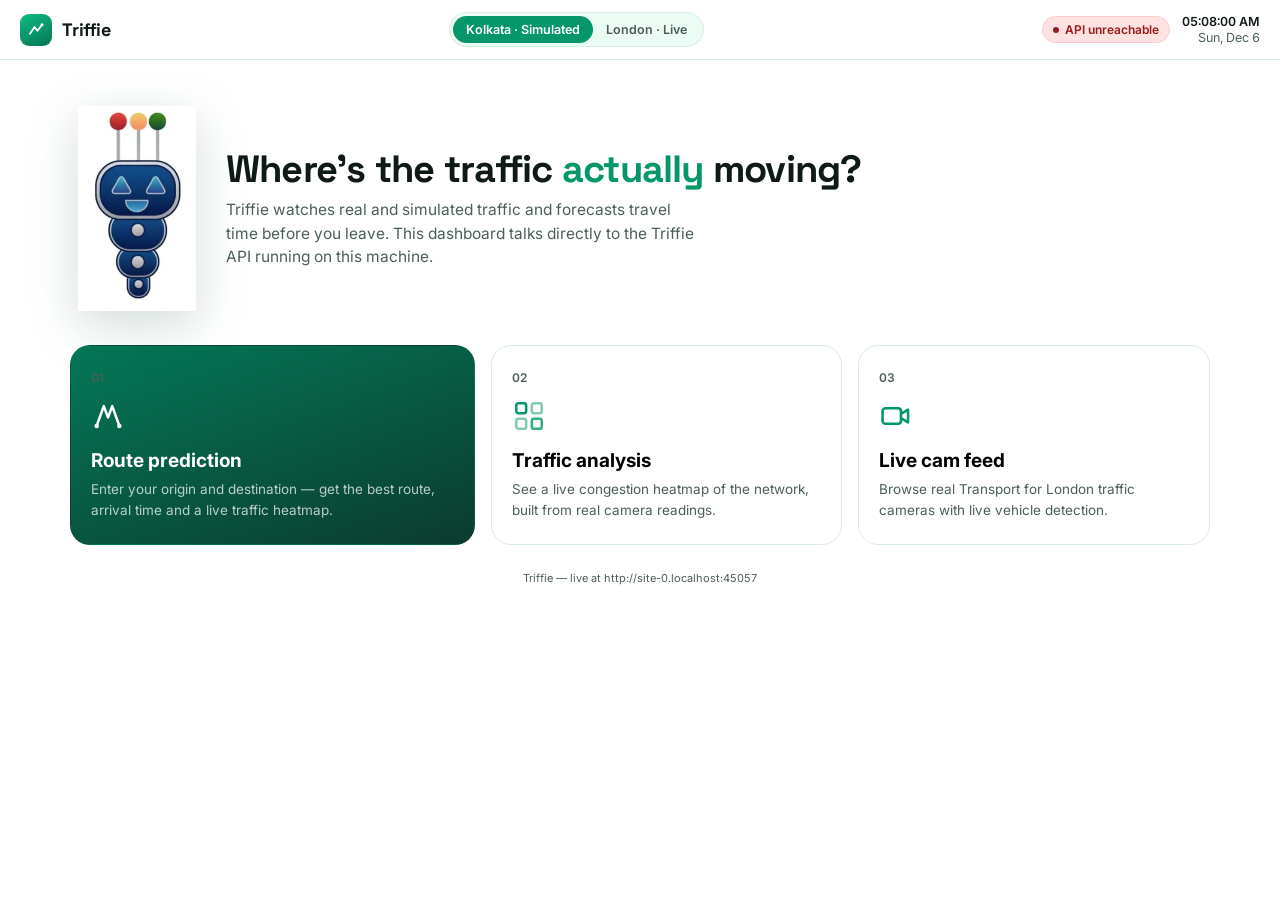
==== index.html @ 597d933e "Add user interface" ====
<!DOCTYPE html>
<html lang="en">
<head>
<meta charset="UTF-8">
<meta name="viewport" content="width=device-width, initial-scale=1, viewport-fit=cover">
<title>Triffie</title>
<link rel="preconnect" href="https://fonts.googleapis.com">
<link rel="preconnect" href="https://fonts.gstatic.com" crossorigin>
<link href="https://fonts.googleapis.com/css2?family=Space+Grotesk:wght@400;500;600;700&family=Inter:wght@400;500;600;700&display=swap" rel="stylesheet">
<style>
  :root{
    --emerald-950:#06231b; --emerald-900:#0b3b2e; --emerald-700:#047857;
    --emerald-600:#059669; --emerald-500:#10b981; --emerald-100:#d7f4e8; --emerald-50:#eafcf3;
    --white:#ffffff; --ink:#0f1a16; --ink-soft:#4b5f58; --line:#d9ece3;
    --amber:#f59e0b; --red:#ef4444;
    --bg: var(--white); --panel: var(--white); --panel-2: var(--emerald-50);
    --text: var(--ink); --text-soft: var(--ink-soft); --border: var(--line);
    --shadow: 0 1px 2px rgba(11,59,46,.06), 0 8px 24px rgba(11,59,46,.06);
    --radius-lg:20px; --radius-md:14px; --radius-sm:9px;
    padding-top: env(safe-area-inset-top, 0px); padding-bottom: env(safe-area-inset-bottom, 0px);
    box-sizing: border-box;
  }
  html{ scroll-padding-top: env(safe-area-inset-top, 0px); }
  html,body{ height:100%; }
  *{ box-sizing:border-box; }
  body{ margin:0; background:var(--bg); color:var(--text); font-family:'Inter',system-ui,sans-serif; -webkit-font-smoothing:antialiased; }
  h1,h2,h3,.num,.brand-name{ font-family:'Space Grotesk',system-ui,sans-serif; }
  button{ font-family:inherit; }

  .topbar{ position:sticky; top:0; z-index:40; padding-top: calc(12px + env(safe-area-inset-top, 0px));
    display:flex; align-items:center; justify-content:space-between; padding-left:20px; padding-right:20px;
    padding-bottom:12px; background:var(--bg); border-bottom:1px solid var(--border); flex-wrap:wrap; gap:10px; }
  .brand{ display:flex; align-items:center; gap:10px; cursor:pointer; }
  .brand-mark{ width:32px; height:32px; border-radius:9px; background:linear-gradient(155deg,var(--emerald-500),var(--emerald-700));
    display:flex; align-items:center; justify-content:center; }
  .brand-mark svg{ width:18px; height:18px; }
  .brand-name{ font-weight:700; font-size:18px; letter-spacing:-0.01em; }
  .topbar-mid{ display:flex; align-items:center; gap:8px; }
  .mode-toggle{ display:flex; background:var(--panel-2); border-radius:100px; padding:3px; border:1px solid var(--border); }
  .mode-btn{ border:none; background:transparent; padding:6px 13px; border-radius:100px; font-size:12.5px; font-weight:600;
    color:var(--text-soft); cursor:pointer; }
  .mode-btn.on{ background:var(--emerald-600); color:#fff; }
  .topbar-right{ display:flex; align-items:center; gap:12px; }
  .live-pill{ display:flex; align-items:center; gap:6px; font-size:12px; font-weight:600; padding:5px 10px; border-radius:100px; }
  .live-pill.ok{ color:var(--emerald-700); background:var(--emerald-50); border:1px solid var(--emerald-100); }
  .live-pill.warn{ color:#92400e; background:#fef3c7; border:1px solid #fde68a; }
  .live-pill.err{ color:#991b1b; background:#fee2e2; border:1px solid #fecaca; }
  .live-dot{ width:6px; height:6px; border-radius:50%; background:currentColor; animation:pulse 1.8s infinite; }
  @keyframes pulse{ 0%,100%{opacity:1;} 50%{opacity:.35;} }
  .clock{ font-size:12.5px; color:var(--text-soft); font-variant-numeric:tabular-nums; text-align:right; line-height:1.25; }
  .clock b{ color:var(--text); font-weight:600; }

  .app{ max-width:1180px; margin:0 auto; padding:24px 20px 60px; }
  .view{ display:none; animation:fadein .3s ease both; } .view.active{ display:block; }
  @keyframes fadein{ from{opacity:0; transform:translateY(6px);} to{opacity:1; transform:none;} }
  .crumb{ display:flex; align-items:center; gap:8px; color:var(--text-soft); font-size:13.5px; margin-bottom:18px;
    cursor:pointer; width:max-content; padding:6px 10px 6px 6px; border-radius:100px; }
  .crumb:hover{ background:var(--panel-2); color:var(--text); }
  .crumb svg{ width:15px; height:15px; }

  .hero{ display:flex; align-items:center; gap:30px; padding:22px 8px 34px; }
  .hero-robot{ flex:none; width:118px; }
  .hero-robot img{ width:100%; display:block; filter:drop-shadow(0 14px 24px rgba(11,59,46,.18)); }
  .hero-copy h1{ font-size:clamp(26px,4vw,38px); line-height:1.1; margin:0 0 8px; letter-spacing:-0.02em; }
  .hero-copy h1 em{ font-style:normal; color:var(--emerald-600); }
  .hero-copy p{ margin:0; color:var(--text-soft); font-size:15.5px; max-width:48ch; line-height:1.5; }
  .options{ display:grid; grid-template-columns: 1.15fr 1fr 1fr; gap:16px; }
  .opt{ text-align:left; cursor:pointer; border:1px solid var(--border); background:var(--panel); border-radius:var(--radius-lg);
    padding:24px 20px; display:flex; flex-direction:column; justify-content:space-between; min-height:200px; }
  .opt:hover{ transform:translateY(-3px); box-shadow:var(--shadow); border-color:var(--emerald-500); }
  .opt.primary{ background:linear-gradient(160deg,var(--emerald-700),var(--emerald-900)); color:#fff; border-color:transparent; }
  .opt.primary .opt-desc{ color:rgba(255,255,255,.72); }
  .opt-num{ font-size:12px; color:var(--text-soft); font-weight:600; }
  .opt-icon{ width:34px; height:34px; margin:12px 0 14px; }
  .opt-title{ font-size:19px; font-weight:700; margin:0 0 7px; }
  .opt-desc{ font-size:13.5px; color:var(--text-soft); line-height:1.5; margin:0; }
  @media (max-width:840px){ .hero{ flex-direction:column; text-align:center; } .options{ grid-template-columns:1fr; } }

  .page-head{ margin-bottom:18px; } .page-head h2{ font-size:24px; margin:0 0 5px; } .page-head p{ margin:0; color:var(--text-soft); font-size:14px; }
  .card{ background:var(--panel); border:1px solid var(--border); border-radius:var(--radius-lg); padding:20px; }
  .grid-2{ display:grid; grid-template-columns: 350px 1fr; gap:16px; align-items:start; }
  @media (max-width:900px){ .grid-2{ grid-template-columns:1fr; } }
  label{ display:block; font-size:12px; font-weight:600; color:var(--text-soft); margin:0 0 6px; }
  .field{ margin-bottom:13px; position:relative; }
  .field input{ width:100%; border:1px solid var(--border); background:var(--bg); border-radius:var(--radius-sm);
    padding:10px 12px; font-size:14px; color:var(--text); font-family:inherit; }
  .field input:focus{ outline:none; border-color:var(--emerald-500); box-shadow:0 0 0 3px var(--emerald-100); }
  .field .hint{ font-size:11.5px; color:var(--text-soft); margin-top:4px; }
  .btn{ appearance:none; border:none; cursor:pointer; font-weight:600; font-size:14px; border-radius:100px; padding:11px 16px;
    display:inline-flex; align-items:center; justify-content:center; gap:7px; font-family:inherit; }
  .btn-primary{ background:var(--emerald-600); color:#fff; width:100%; }
  .btn-primary:hover{ background:var(--emerald-700); }
  .btn-primary:disabled{ opacity:.55; cursor:default; }
  .btn-ghost{ background:var(--panel-2); color:var(--text); border:1px solid var(--border); font-size:13px; padding:8px 13px; }
  .btn-ghost.on{ background:var(--emerald-600); color:#fff; border-color:transparent; }
  .btn-ghost:disabled{ opacity:.4; cursor:not-allowed; }
  .err-box{ background:#fef2f2; border:1px solid #fecaca; color:#991b1b; border-radius:var(--radius-sm); padding:10px 12px; font-size:13px; margin-bottom:12px; }
  .loading{ display:flex; align-items:center; gap:8px; color:var(--text-soft); font-size:13.5px; padding:14px 2px; }
  .spinner{ width:14px; height:14px; border-radius:50%; border:2px solid var(--border); border-top-color:var(--emerald-600); animation:spin .7s linear infinite; }
  @keyframes spin{ to{ transform:rotate(360deg);} }

  .summary-top{ display:flex; align-items:baseline; gap:7px; }
  .summary-top .num{ font-size:40px; font-weight:700; line-height:1; color:var(--emerald-700); }
  .summary-top .unit{ font-size:14px; color:var(--text-soft); font-weight:500; }
  .summary-sub{ font-size:12.5px; color:var(--text-soft); margin:4px 0 14px; }
  .stat-row{ display:grid; grid-template-columns:1fr 1fr; gap:9px; margin:14px 0; }
  .stat{ background:var(--panel-2); border-radius:var(--radius-md); padding:11px 13px; }
  .stat .label{ font-size:11px; color:var(--text-soft); font-weight:600; margin-bottom:2px; }
  .stat .val{ font-size:15.5px; font-weight:700; font-family:'Space Grotesk',sans-serif; }
  .route-tabs{ display:flex; gap:6px; margin:12px 0; flex-wrap:wrap; }
  .route-tab{ font-size:12px; padding:6px 11px; border-radius:100px; border:1px solid var(--border); background:var(--bg); cursor:pointer; }
  .route-tab.on{ background:var(--emerald-600); color:#fff; border-color:transparent; }
  .route-steps{ margin-top:12px; padding-top:12px; border-top:1px solid var(--border); max-height:220px; overflow-y:auto; }
  .route-steps .rs{ display:flex; gap:9px; font-size:13px; padding:6px 0; }
  .route-steps .rs .dot{ width:6px; height:6px; border-radius:50%; background:var(--emerald-500); margin-top:6px; flex:none; }
  .live-share{ font-size:11.5px; color:var(--emerald-700); background:var(--emerald-50); border-radius:100px; padding:3px 9px; display:inline-block; margin-top:8px; }

  .map-card{ padding:0; overflow:hidden; position:relative; min-height:420px; display:flex; flex-direction:column; }
  .map-toolbar{ display:flex; gap:8px; padding:12px; border-bottom:1px solid var(--border); flex-wrap:wrap; }
  .map-canvas{ position:relative; flex:1; min-height:380px; background:var(--panel-2); }
  .map-canvas svg{ width:100%; height:100%; display:block; }
  .map-legend{ position:absolute; left:12px; bottom:12px; background:var(--panel); border:1px solid var(--border);
    border-radius:var(--radius-sm); padding:9px 11px; font-size:11.5px; color:var(--text-soft); box-shadow:var(--shadow); }
  .map-legend .li{ display:flex; align-items:center; gap:6px; margin:3px 0; }
  .map-legend .sw{ width:13px; height:4px; border-radius:2px; }
  .cam-pin{ cursor:pointer; }

  .feed-box{ background:var(--emerald-950); border-radius:var(--radius-md); aspect-ratio:16/10; position:relative;
    overflow:hidden; display:flex; align-items:center; justify-content:center; }
  .feed-box img{ width:100%; height:100%; object-fit:cover; }
  .feed-badge{ position:absolute; top:10px; left:10px; background:rgba(0,0,0,.55); backdrop-filter:blur(4px); color:#fff;
    font-size:11px; font-weight:700; padding:5px 9px; border-radius:100px; display:flex; align-items:center; gap:6px; z-index:2; }
  .feed-badge .d{ width:6px; height:6px; border-radius:50%; background:#ef4444; animation:pulse 1.4s infinite; }
  .feed-placeholder{ color:rgba(255,255,255,.35); font-size:13px; text-align:center; padding:20px; }
  .cam-list{ max-height:520px; overflow-y:auto; border:1px solid var(--border); border-radius:var(--radius-md); }
  .cam-list-search{ padding:10px; border-bottom:1px solid var(--border); position:sticky; top:0; background:var(--panel); }
  .cam-list-search input{ width:100%; border:1px solid var(--border); border-radius:var(--radius-sm); padding:9px 11px; font-size:13.5px; }
  .cam-item{ display:flex; align-items:center; gap:10px; padding:11px 14px; border-bottom:1px solid var(--border); cursor:pointer; }
  .cam-item:hover{ background:var(--panel-2); } .cam-item.active{ background:var(--emerald-50); }
  .cam-item .st{ width:7px; height:7px; border-radius:50%; background:var(--emerald-500); flex:none; }
  .cam-item .meta{ flex:1; min-width:0; } .cam-item .name{ font-size:13px; font-weight:600; }
  .cam-item .road{ font-size:11.5px; color:var(--text-soft); overflow:hidden; text-overflow:ellipsis; white-space:nowrap; }
  .stat-strip{ display:grid; grid-template-columns:repeat(4,1fr); gap:9px; margin-top:12px; }
  @media (max-width:640px){ .stat-strip{ grid-template-columns:repeat(2,1fr); } }
  .note{ font-size:11.5px; color:var(--text-soft); line-height:1.5; margin-top:10px; }
  footer.attrib{ text-align:center; font-size:11px; color:var(--text-soft); padding:26px 0 6px; }
  a{ color: var(--emerald-700); }
</style>
</head>
<body>

<div class="topbar">
  <div class="brand" onclick="goHome()">
    <div class="brand-mark"><svg viewBox="0 0 24 24" fill="none"><path d="M4 17 L10 8 L14 13 L20 5" stroke="white" stroke-width="2.4" stroke-linecap="round" stroke-linejoin="round"/><circle cx="20" cy="5" r="2" fill="white"/></svg></div>
    <span class="brand-name">Triffie</span>
  </div>
  <div class="topbar-mid">
    <div class="mode-toggle">
      <button class="mode-btn" id="mode-kol" onclick="setMode('kol')">Kolkata · Simulated</button>
      <button class="mode-btn" id="mode-lon" onclick="setMode('lon')">London · Live</button>
    </div>
  </div>
  <div class="topbar-right">
    <div class="live-pill" id="conn-pill"><span class="live-dot"></span><span id="conn-text">Connecting…</span></div>
    <div class="clock"><b id="clockTime">--:--:--</b><br><span id="clockDate">Loading…</span></div>
  </div>
</div>

<div class="app">

  <section class="view active" id="view-home">
    <div class="hero">
      <div class="hero-robot"><img src="[data-uri]" alt="Triffie robot mascot"></div>
      <div class="hero-copy">
        <h1>Where's the traffic <em>actually</em> moving?</h1>
        <p>Triffie watches real and simulated traffic and forecasts travel time before you leave. This dashboard talks directly to the Triffie API running on this machine.</p>
      </div>
    </div>
    <div class="options">
      <button class="opt primary" onclick="goTo('route')">
        <div class="opt-num">01</div>
        <svg class="opt-icon" viewBox="0 0 24 24" fill="none"><path d="M4 19L9 5l3 8 3-8 5 14" stroke="currentColor" stroke-width="1.8" stroke-linecap="round" stroke-linejoin="round"/><circle cx="4" cy="19" r="1.6" fill="currentColor"/><circle cx="20" cy="19" r="1.6" fill="currentColor"/></svg>
        <div><div class="opt-title">Route prediction</div><p class="opt-desc">Enter your origin and destination — get the best route, arrival time and a live traffic heatmap.</p></div>
      </button>
      <button class="opt" onclick="goTo('analysis')">
        <div class="opt-num">02</div>
        <svg class="opt-icon" viewBox="0 0 24 24" fill="none" stroke="var(--emerald-600)"><rect x="3" y="3" width="7" height="7" rx="1.5" stroke-width="1.8"/><rect x="14" y="3" width="7" height="7" rx="1.5" stroke-width="1.8" opacity=".5"/><rect x="3" y="14" width="7" height="7" rx="1.5" stroke-width="1.8" opacity=".5"/><rect x="14" y="14" width="7" height="7" rx="1.5" stroke-width="1.8" opacity=".8"/></svg>
        <div><div class="opt-title">Traffic analysis</div><p class="opt-desc">See a live congestion heatmap of the network, built from real camera readings.</p></div>
      </button>
      <button class="opt" onclick="goTo('cams')">
        <div class="opt-num">03</div>
        <svg class="opt-icon" viewBox="0 0 24 24" fill="none" stroke="var(--emerald-600)"><rect x="2.5" y="6.5" width="13" height="11" rx="2" stroke-width="1.8"/><path d="M15.5 10.5l5-3v9l-5-3" stroke-width="1.8" stroke-linejoin="round"/></svg>
        <div><div class="opt-title">Live cam feed</div><p class="opt-desc">Browse real Transport for London traffic cameras with live vehicle detection.</p></div>
      </button>
    </div>
  </section>

  <section class="view" id="view-route">
    <div class="crumb" onclick="goHome()"><svg viewBox="0 0 24 24" fill="none"><path d="M15 6l-6 6 6 6" stroke="currentColor" stroke-width="2" stroke-linecap="round" stroke-linejoin="round"/></svg> Back</div>
    <div class="page-head"><h2>Route prediction</h2><p id="rp-sub">Get the fastest route with a forecast, not just a snapshot.</p></div>
    <div class="grid-2">
      <div>
        <div class="card" style="margin-bottom:14px;">
          <div class="field"><label>Origin</label><input id="rp-origin" type="text" placeholder="e.g. King's Cross" autocomplete="off"></div>
          <div class="field"><label>Destination</label><input id="rp-dest" type="text" placeholder="e.g. Tower Bridge" autocomplete="off"></div>
          <div class="field" id="rp-time-field"><label>Starting time (simulated clock only)</label><input id="rp-time" type="time"></div>
          <button class="btn btn-primary" onclick="runRoute()" id="rp-go">Find best route</button>
        </div>
        <div id="rp-error"></div>
        <div id="rp-loading" class="loading" style="display:none;"><span class="spinner"></span> Planning route…</div>
        <div class="card" id="rp-summary" style="display:none;"></div>
      </div>
      <div class="card map-card">
        <div class="map-toolbar">
          <button class="btn btn-ghost on" id="btn-heatmap" onclick="toggleHeat(this)">Traffic heatmap</button>
          <button class="btn btn-ghost" id="btn-cams-route" onclick="toggleCams(this,'route')">Live cams on map</button>
        </div>
        <div class="map-canvas" id="route-map"><div class="loading" style="padding:40px;"><span class="spinner"></span> Loading network…</div></div>
        <div class="map-legend">
          <div class="li"><span class="sw" style="background:var(--emerald-500)"></span>Free flowing</div>
          <div class="li"><span class="sw" style="background:var(--amber)"></span>Slowing</div>
          <div class="li"><span class="sw" style="background:var(--red)"></span>Heavy</div>
        </div>
      </div>
    </div>
  </section>

  <section class="view" id="view-analysis">
    <div class="crumb" onclick="goHome()"><svg viewBox="0 0 24 24" fill="none"><path d="M15 6l-6 6 6 6" stroke="currentColor" stroke-width="2" stroke-linecap="round" stroke-linejoin="round"/></svg> Back</div>
    <div class="page-head"><h2>Traffic analysis</h2><p>Live network congestion, coloured edge by edge from real camera readings.</p></div>
    <div class="grid-2">
      <div>
        <div class="card" style="margin-bottom:14px;">
          <div class="field" style="margin-bottom:6px;"><label>Highlight a road or area</label><input id="ta-loc" type="text" placeholder="e.g. Euston Road" autocomplete="off"></div>
          <button class="btn btn-primary" onclick="runAnalysis()">Highlight</button>
        </div>
        <div class="card" id="ta-summary">
          <div class="label" style="margin-bottom:10px;">Network summary</div>
          <div class="stat-row">
            <div class="stat"><div class="label">Mean speed</div><div class="val" id="ta-speed">–</div></div>
            <div class="stat"><div class="label">Congested</div><div class="val" id="ta-cong">–</div></div>
            <div class="stat"><div class="label">Cameras reporting</div><div class="val" id="ta-cams">–</div></div>
            <div class="stat"><div class="label">Data age</div><div class="val" id="ta-age">–</div></div>
          </div>
          <button class="btn btn-ghost" style="width:100%; margin-top:6px;" id="btn-cams-area" onclick="toggleCams(this,'analysis')">Show cameras on map</button>
        </div>
      </div>
      <div class="card map-card">
        <div class="map-toolbar"><span style="font-size:12.5px;color:var(--text-soft);font-weight:600;">Congestion heatmap</span></div>
        <div class="map-canvas" id="area-map"><div class="loading" style="padding:40px;"><span class="spinner"></span> Loading network…</div></div>
        <div class="map-legend">
          <div class="li"><span class="sw" style="background:var(--emerald-500)"></span>Light</div>
          <div class="li"><span class="sw" style="background:var(--amber)"></span>Moderate</div>
          <div class="li"><span class="sw" style="background:var(--red)"></span>Heavy</div>
        </div>
      </div>
    </div>
  </section>

  <section class="view" id="view-cams">
    <div class="crumb" onclick="goHome()"><svg viewBox="0 0 24 24" fill="none"><path d="M15 6l-6 6 6 6" stroke="currentColor" stroke-width="2" stroke-linecap="round" stroke-linejoin="round"/></svg> Back</div>
    <div class="page-head"><h2>Live cam feed</h2><p>Real Transport for London cameras. Pick one to watch its latest clip with YOLO11 detection drawn on it.</p></div>
    <div class="grid-2">
      <div class="cam-list" id="cam-list">
        <div class="cam-list-search"><input type="text" id="cam-search" placeholder="Search cameras…" oninput="filterCams()"></div>
        <div id="cam-items"><div class="loading" style="padding:16px;"><span class="spinner"></span> Loading cameras…</div></div>
      </div>
      <div class="card" style="padding:16px;">
        <div class="feed-box" id="feed-box">
          <div class="feed-badge"><span class="d"></span><span id="feed-badge-text">SELECT A CAMERA</span></div>
          <div class="feed-placeholder" id="feed-placeholder">Choose a camera from the list to start streaming its latest tracked clip.</div>
          <img id="feed-img" style="display:none;">
        </div>
        <div class="stat-strip">
          <div class="stat"><div class="label">Vehicles (mean)</div><div class="val" id="f-veh">–</div></div>
          <div class="stat"><div class="label">Moving</div><div class="val" id="f-mov">–</div></div>
          <div class="stat"><div class="label">Clip age</div><div class="val" id="f-age">–</div></div>
          <div class="stat"><div class="label">Status</div><div class="val" id="f-state">–</div></div>
        </div>
        <p class="note" id="cams-note"></p>
      </div>
    </div>
  </section>

  <footer class="attrib">Triffie — live at <span id="apiOrigin"></span></footer>
</div>

<script>
/* ============ config / api ============ */
const API = ""; // same-origin: served by the FastAPI app itself
document.getElementById('apiOrigin').textContent = window.location.origin;

async function apiGet(path){
  const r = await fetch(API + path);
  if(!r.ok){ const t = await r.text().catch(()=> ''); throw new Error('GET '+path+' -> '+r.status+' '+t.slice(0,200)); }
  return r.json();
}
async function apiPost(path, body){
  const r = await fetch(API + path, {method:'POST', headers:{'Content-Type':'application/json'}, body: JSON.stringify(body)});
  if(!r.ok){ const t = await r.text().catch(()=> ''); throw new Error('POST '+path+' -> '+r.status+' '+t.slice(0,200)); }
  return r.json();
}

/* ============ clock ============ */
function tick(){
  const d = new Date();
  document.getElementById('clockTime').textContent = d.toLocaleTimeString([], {hour:'2-digit',minute:'2-digit',second:'2-digit'});
  document.getElementById('clockDate').textContent = d.toLocaleDateString([], {weekday:'short', day:'numeric', month:'short'});
}
tick(); setInterval(tick, 1000);
(function(){
  const now = new Date();
  document.getElementById('rp-time').value = String(now.getHours()).padStart(2,'0')+':'+String(now.getMinutes()).padStart(2,'0');
})();

/* ============ connectivity ============ */
async function checkConn(){
  const pill = document.getElementById('conn-pill');
  const txt = document.getElementById('conn-text');
  try{
    await apiGet('/api/network');
    pill.className = 'live-pill ok'; txt.textContent = 'API connected';
  }catch(e){
    pill.className = 'live-pill err'; txt.textContent = 'API unreachable';
  }
}
checkConn(); setInterval(checkConn, 20000);

/* ============ mode (kol simulated / lon live) ============ */
let MODE = 'kol';
function setMode(m){
  MODE = m;
  document.getElementById('mode-kol').classList.toggle('on', m==='kol');
  document.getElementById('mode-lon').classList.toggle('on', m==='lon');
  document.getElementById('rp-time-field').style.display = (m==='kol') ? 'block' : 'none';
  document.getElementById('rp-sub').textContent = m==='kol'
    ? 'Kolkata road network with simulated traffic conditions.'
    : 'London Zone 1, routed against real Transport for London camera measurements.';
  // Reset cached network/state/route views for the new mode
  NET_CACHE[m] ? drawMap('route-map', m) : loadNetwork(m).then(()=>drawMap('route-map', m));
  NET_CACHE[m] ? drawMap('area-map', m) : loadNetwork(m).then(()=>drawMap('area-map', m));
  document.getElementById('rp-summary').style.display = 'none';
  refreshAnalysisSummary();
}
setMode('kol');

/* ============ nav ============ */
function goHome(){ show('home'); }
function goTo(name){ show(name); }
function show(name){
  document.querySelectorAll('.view').forEach(v=>v.classList.remove('active'));
  document.getElementById('view-'+name).classList.add('active');
  window.scrollTo({top:0,behavior:'smooth'});
  if(name==='route'){ loadNetwork(MODE).then(()=>drawMap('route-map', MODE)); }
  if(name==='analysis'){ loadNetwork(MODE).then(()=>{ drawMap('area-map', MODE); refreshAnalysisSummary(); }); }
  if(name==='cams' && !CAMS_LOADED){ loadCamList(); }
}

/* ============ network geometry (cached per mode) ============ */
const NET_CACHE = {};
async function loadNetwork(mode){
  if(NET_CACHE[mode]) return NET_CACHE[mode];
  const path = mode==='kol' ? '/api/network' : '/api/live/network';
  try{
    const data = await apiGet(path);
    NET_CACHE[mode] = data;
    return data;
  }catch(e){
    console.error(e);
    return null;
  }
}

function project(net, lat, lon){
  const [s,w,n,e] = net.bbox || [22.5,88.3,22.6,88.4];
  const latc = (s+n)/2;
  const mx = Math.cos(latc*Math.PI/180);
  const x = (lon - w) * mx;
  const y = (n - lat);
  const spanX = (e - w) * mx || 0.001;
  const spanY = (n - s) || 0.001;
  return [ (x/spanX)*620 + 10, (y/spanY)*380 + 10 ];
}

function congColor(c){
  if(c == null) return 'var(--border)';
  if(c < 0.35) return 'var(--emerald-500)';
  if(c < 0.62) return 'var(--amber)';
  return 'var(--red)';
}

let MAP_STATE = {}; // per canvas id: {mode, congByEdge}

async function drawMap(canvasId, mode){
  const net = NET_CACHE[mode];
  const el = document.getElementById(canvasId);
  if(!net || !net.edges){ el.innerHTML = '<div class="loading" style="padding:40px;">Network unavailable — is the Triffie API running?</div>'; return; }

  let cong = {};
  try{
    const statePath = mode==='kol' ? '/api/state' : '/api/live/state';
    const st = await apiGet(statePath);
    st.ids.forEach((id,i)=>{ cong[id] = st.cong[i]; });
  }catch(e){ /* heatmap optional */ }
  MAP_STATE[canvasId] = {mode, cong};

  const heatOn = canvasId==='route-map' ? document.getElementById('btn-heatmap').classList.contains('on') : true;
  let roadLines = '';
  for(const e of net.edges){
    if(!e.g || e.g.length < 2) continue;
    const pts = e.g.map(p => project(net, p[0], p[1]).join(',')).join(' ');
    const c = heatOn ? congColor(cong[e.id]) : 'var(--border)';
    const w = e.r <= 1 ? 2.2 : e.r <= 3 ? 1.4 : 0.8;
    roadLines += `<polyline points="${pts}" fill="none" stroke="${c}" stroke-width="${w}" stroke-linecap="round" opacity="0.85"/>`;
  }
  let camPins = '';
  (net.cams||[]).forEach(c=>{
    const [x,y] = project(net, c.lat, c.lon);
    camPins += `<g class="cam-pin cam-layer" style="display:none" onclick="openCamFromMap('${c.id}')"><circle cx="${x}" cy="${y}" r="4.5" fill="#fff" stroke="var(--emerald-600)" stroke-width="2"/></g>`;
  });

  el.innerHTML = `<svg viewBox="0 0 640 400" preserveAspectRatio="xMidYMid meet">${roadLines}${camPins}</svg>`;
}

function toggleHeat(btn){ btn.classList.toggle('on'); drawMap('route-map', MODE); }
function toggleCams(btn, which){
  btn.classList.toggle('on');
  const canvasId = which==='analysis' ? 'area-map' : 'route-map';
  const svg = document.querySelector('#'+canvasId+' svg');
  if(svg) svg.querySelectorAll('.cam-layer').forEach(p => p.style.display = btn.classList.contains('on') ? 'block':'none');
}
function openCamFromMap(camId){
  show('cams');
  setTimeout(()=>selectCamById(camId), 200);
}

/* ============ route prediction ============ */
function fmtMin(sec){ return Math.round(sec/60); }
function fmtClockFromEpoch(sec){
  const d = new Date(sec*1000);
  return d.toLocaleTimeString([], {hour:'2-digit',minute:'2-digit'});
}
let LAST_ROUTES = [];

async function runRoute(){
  const origin = document.getElementById('rp-origin').value.trim();
  const dest = document.getElementById('rp-dest').value.trim();
  const errBox = document.getElementById('rp-error');
  const goBtn = document.getElementById('rp-go');
  errBox.innerHTML = '';
  if(!origin || !dest){ errBox.innerHTML = '<div class="err-box">Enter both an origin and a destination.</div>'; return; }

  document.getElementById('rp-loading').style.display = 'flex';
  document.getElementById('rp-summary').style.display = 'none';
  goBtn.disabled = true;
  try{
    let data;
    if(MODE === 'kol'){
      const t = document.getElementById('rp-time').value;
      data = await apiPost('/api/plan', {origin, destination: dest, depart: t || null, user:'guest', k:3});
    } else {
      data = await apiPost('/api/live/plan', {origin, destination: dest, user:'guest', k:3});
    }
    LAST_ROUTES = data.routes || [];
    renderRouteSummary(data);
    if(LAST_ROUTES[0]) drawRouteOnMap(LAST_ROUTES[0]);
  }catch(e){
    errBox.innerHTML = '<div class="err-box">Could not plan that route: '+ (e.message||e) +'</div>';
  }finally{
    document.getElementById('rp-loading').style.display = 'none';
    goBtn.disabled = false;
  }
}

function renderRouteSummary(data){
  const box = document.getElementById('rp-summary');
  box.style.display = 'block';
  const routes = data.routes || [];
  if(!routes.length){ box.innerHTML = '<div class="err-box">No route found.</div>'; return; }
  const tabsHtml = routes.map((r,i)=>`<button class="route-tab ${i===0?'on':''}" onclick="selectRouteTab(${i})">${r.label||('Route '+(i+1))}</button>`).join('');
  box.innerHTML = `<div id="route-tabs" class="route-tabs">${tabsHtml}</div><div id="route-detail"></div>`;
  renderRouteDetail(routes[0], data);
}
function selectRouteTab(i){
  document.querySelectorAll('#route-tabs .route-tab').forEach((el,idx)=>el.classList.toggle('on', idx===i));
  renderRouteDetail(LAST_ROUTES[i], {});
  drawRouteOnMap(LAST_ROUTES[i]);
}
function renderRouteDetail(r, data){
  const det = document.getElementById('route-detail');
  if(!r){ det.innerHTML=''; return; }
  const depart = r.depart_s;
  const arrive = depart != null ? depart + r.mean_s : null;
  const best = r.p10_s != null ? fmtMin(r.p10_s) : '–';
  const worst = r.p90_s != null ? fmtMin(r.p90_s) : '–';
  const reliab = r.reliability != null ? Math.round(r.reliability*100) : null;
  let liveShareHtml = '';
  if(r.live_share){
    liveShareHtml = `<div class="live-share">${r.live_share.informed_pct}% of this route is informed by live cameras</div>`;
  }
  det.innerHTML = `
    <div class="summary-top"><span class="num">${fmtMin(r.median_s ?? r.mean_s)}</span><span class="unit">min</span></div>
    <div class="summary-sub">${reliab!=null? reliab+'% predictable · ':''}${(r.distance_m/1000).toFixed(1)} km</div>
    <div class="stat-row">
      <div class="stat"><div class="label">Departure</div><div class="val">${depart!=null?fmtClockFromEpoch(depart):'now'}</div></div>
      <div class="stat"><div class="label">Arrival</div><div class="val">${arrive!=null?fmtClockFromEpoch(arrive):'–'}</div></div>
      <div class="stat"><div class="label">Best case</div><div class="val">${best} min</div></div>
      <div class="stat"><div class="label">Worst case</div><div class="val">${worst} min</div></div>
    </div>
    ${liveShareHtml}
    <div class="route-steps">${(r.steps||[]).map(s=>`<div class="rs"><span class="dot"></span>${s.instruction}${s.distance_m?(' <span style="color:var(--text-soft)">('+Math.round(s.distance_m)+' m)</span>'):''}</div>`).join('')}</div>
  `;
}
function drawRouteOnMap(route){
  const net = NET_CACHE[MODE];
  const svg = document.querySelector('#route-map svg');
  if(!net || !svg || !route || !route.geometry) return;
  const old = svg.querySelector('.route-path'); if(old) old.remove();
  const pts = route.geometry.map(p => project(net, p[0], p[1]).join(',')).join(' ');
  const path = document.createElementNS('http://www.w3.org/2000/svg','polyline');
  path.setAttribute('points', pts);
  path.setAttribute('fill','none');
  path.setAttribute('stroke','var(--emerald-600)');
  path.setAttribute('stroke-width','4.5');
  path.setAttribute('stroke-linecap','round');
  path.setAttribute('class','route-path');
  svg.appendChild(path);
}

/* ============ traffic analysis ============ */
async function refreshAnalysisSummary(){
  try{
    const statePath = MODE==='kol' ? '/api/state' : '/api/live/state';
    const st = await apiGet(statePath);
    const stats = st.stats || {};
    document.getElementById('ta-speed').textContent = (stats.mean_kph!=null? stats.mean_kph+' km/h' : '–');
    document.getElementById('ta-cong').textContent = (stats.congested_pct!=null? stats.congested_pct+'%' : '–');
    document.getElementById('ta-cams').textContent = (stats.cameras_reporting!=null? stats.cameras_reporting : (st.cams? st.cams.length : '–'));
    document.getElementById('ta-age').textContent = (stats.data_age_s!=null? stats.data_age_s+' s ago' : (MODE==='kol'?'n/a (simulated)':'–'));
  }catch(e){ /* leave dashes */ }
}
function runAnalysis(){
  const q = document.getElementById('ta-loc').value.trim().toLowerCase();
  const net = NET_CACHE[MODE];
  const svg = document.querySelector('#area-map svg');
  if(!net || !svg || !q) return;
  svg.querySelectorAll('.hl-ring').forEach(n=>n.remove());
  const matches = (net.cams||[]).filter(c => (c.road||c.name||'').toLowerCase().includes(q));
  matches.slice(0,25).forEach(c=>{
    const [x,y] = project(net, c.lat, c.lon);
    const ring = document.createElementNS('http://www.w3.org/2000/svg','circle');
    ring.setAttribute('cx',x); ring.setAttribute('cy',y); ring.setAttribute('r','9');
    ring.setAttribute('fill','none'); ring.setAttribute('stroke','var(--emerald-600)'); ring.setAttribute('stroke-width','2');
    ring.setAttribute('class','hl-ring');
    svg.appendChild(ring);
  });
  if(!matches.length){
    document.getElementById('ta-summary').insertAdjacentHTML('beforeend',
      '<p class="note">No camera-mapped road matched "'+q+'". Try a different name, or view the whole-network heatmap on the map.</p>');
  }
}

/* ============ live cam feed ============ */
let ALL_CAMS = [];
let CAMS_LOADED = false;
let CLIP_POLL = null;

async function loadCamList(){
  try{
    const data = await apiGet('/api/livecams');
    ALL_CAMS = data.cameras || [];
    CAMS_LOADED = true;
    document.getElementById('cams-note').textContent = data.note || '';
    renderCamList(ALL_CAMS);
  }catch(e){
    document.getElementById('cam-items').innerHTML = '<div class="err-box" style="margin:12px;">Could not load cameras: '+(e.message||e)+'</div>';
  }
}
function renderCamList(cams){
  const wrap = document.getElementById('cam-items');
  if(!cams.length){ wrap.innerHTML = '<div class="loading" style="padding:16px;">No cameras available.</div>'; return; }
  wrap.innerHTML = cams.map(c => `
    <div class="cam-item" data-id="${c.id}" onclick="selectCamById('${c.id}')">
      <span class="st"></span>
      <div class="meta"><div class="name">${c.name}</div><div class="road">${c.id}</div></div>
    </div>`).join('');
}
function filterCams(){
  const q = document.getElementById('cam-search').value.toLowerCase();
  renderCamList(ALL_CAMS.filter(c => (c.name||'').toLowerCase().includes(q) || (c.id||'').toLowerCase().includes(q)));
}
function selectCamById(camId){
  document.querySelectorAll('#cam-items .cam-item').forEach(el => el.classList.toggle('active', el.dataset.id===camId));
  startClip(camId);
}
function startClip(camId){
  if(CLIP_POLL) clearInterval(CLIP_POLL);
  document.getElementById('feed-placeholder').style.display = 'none';
  const img = document.getElementById('feed-img');
  img.style.display = 'block';
  img.src = '/api/livecam/' + encodeURIComponent(camId) + '/clip/stream?t=' + Date.now();
  document.getElementById('feed-badge-text').textContent = 'STREAMING';
  document.getElementById('f-state').textContent = 'starting…';

  const poll = async () => {
    try{
      const s = await apiGet('/api/livecam/' + encodeURIComponent(camId) + '/clip');
      document.getElementById('f-state').textContent = s.state || '–';
      document.getElementById('f-age').textContent = s.clip_age_s!=null ? s.clip_age_s+' s' : '–';
      if(s.summary && s.summary.vehicles_mean != null){
        document.getElementById('f-veh').textContent = s.summary.vehicles_mean;
        document.getElementById('f-mov').textContent = s.summary.moving_pct_collector_rule + '%';
      }
      if(s.state === 'error'){
        document.getElementById('feed-badge-text').textContent = 'UNAVAILABLE';
        document.getElementById('f-state').textContent = s.error || 'error';
        clearInterval(CLIP_POLL);
      }
    }catch(e){ /* keep polling */ }
  };
  poll();
  CLIP_POLL = setInterval(poll, 1500);
}
</script>
</body>
</html>
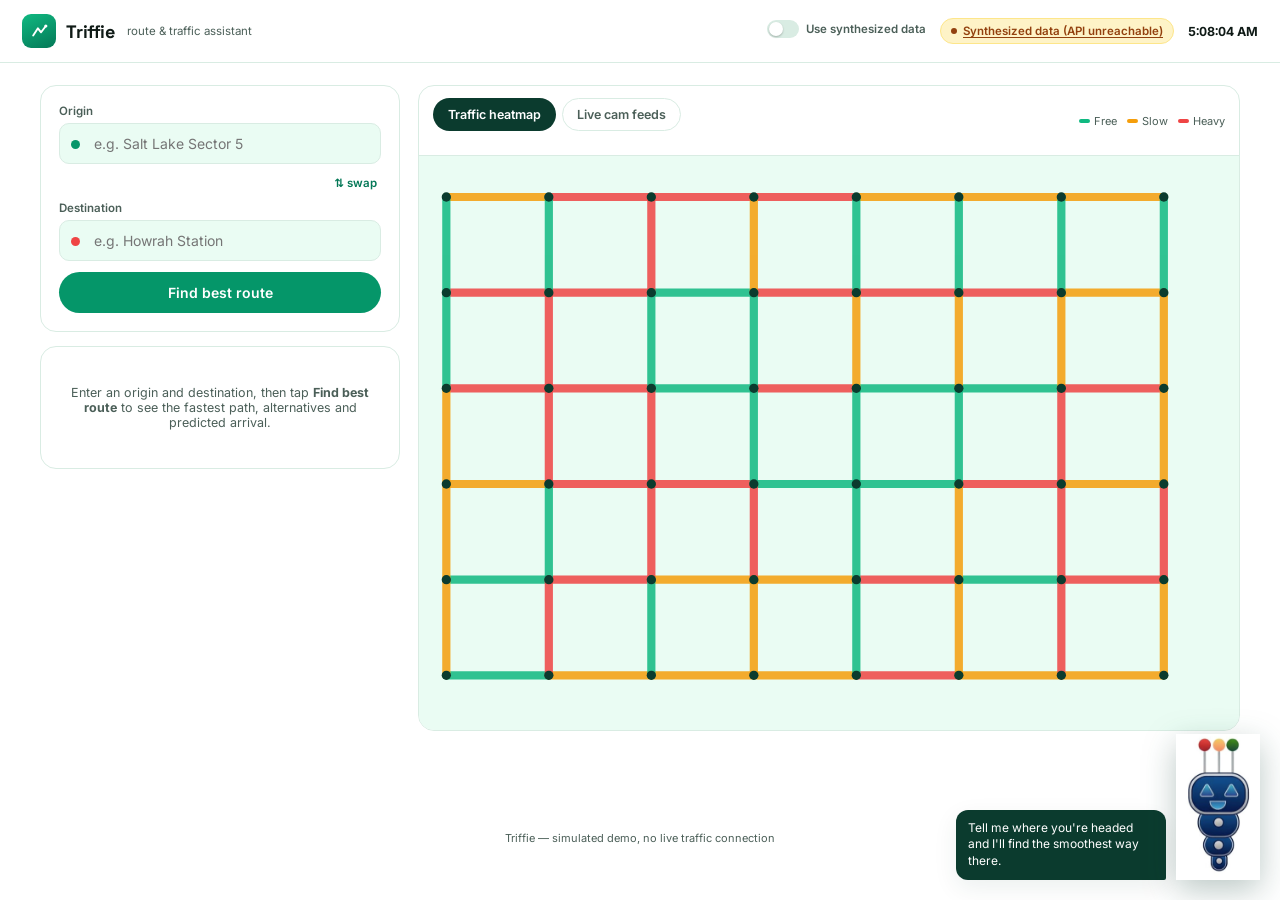
==== commit 4e734b8e: "update user interface" ====
--- a/index.html
+++ b/index.html
@@ -3,623 +3,511 @@
 <head>
 <meta charset="UTF-8">
 <meta name="viewport" content="width=device-width, initial-scale=1, viewport-fit=cover">
-<title>Triffie</title>
+<title>Triffie — Route Planner</title>
 <link rel="preconnect" href="https://fonts.googleapis.com">
 <link rel="preconnect" href="https://fonts.gstatic.com" crossorigin>
-<link href="https://fonts.googleapis.com/css2?family=Space+Grotesk:wght@400;500;600;700&family=Inter:wght@400;500;600;700&display=swap" rel="stylesheet">
+<link href="https://fonts.googleapis.com/css2?family=Space+Grotesk:wght@500;600;700&family=Inter:wght@400;500;600;700&display=swap" rel="stylesheet">
 <style>
-  :root{
-    --emerald-950:#06231b; --emerald-900:#0b3b2e; --emerald-700:#047857;
-    --emerald-600:#059669; --emerald-500:#10b981; --emerald-100:#d7f4e8; --emerald-50:#eafcf3;
-    --white:#ffffff; --ink:#0f1a16; --ink-soft:#4b5f58; --line:#d9ece3;
-    --amber:#f59e0b; --red:#ef4444;
-    --bg: var(--white); --panel: var(--white); --panel-2: var(--emerald-50);
-    --text: var(--ink); --text-soft: var(--ink-soft); --border: var(--line);
-    --shadow: 0 1px 2px rgba(11,59,46,.06), 0 8px 24px rgba(11,59,46,.06);
-    --radius-lg:20px; --radius-md:14px; --radius-sm:9px;
-    padding-top: env(safe-area-inset-top, 0px); padding-bottom: env(safe-area-inset-bottom, 0px);
-    box-sizing: border-box;
-  }
-  html{ scroll-padding-top: env(safe-area-inset-top, 0px); }
-  html,body{ height:100%; }
-  *{ box-sizing:border-box; }
-  body{ margin:0; background:var(--bg); color:var(--text); font-family:'Inter',system-ui,sans-serif; -webkit-font-smoothing:antialiased; }
-  h1,h2,h3,.num,.brand-name{ font-family:'Space Grotesk',system-ui,sans-serif; }
-  button{ font-family:inherit; }
-
-  .topbar{ position:sticky; top:0; z-index:40; padding-top: calc(12px + env(safe-area-inset-top, 0px));
-    display:flex; align-items:center; justify-content:space-between; padding-left:20px; padding-right:20px;
-    padding-bottom:12px; background:var(--bg); border-bottom:1px solid var(--border); flex-wrap:wrap; gap:10px; }
-  .brand{ display:flex; align-items:center; gap:10px; cursor:pointer; }
-  .brand-mark{ width:32px; height:32px; border-radius:9px; background:linear-gradient(155deg,var(--emerald-500),var(--emerald-700));
-    display:flex; align-items:center; justify-content:center; }
-  .brand-mark svg{ width:18px; height:18px; }
-  .brand-name{ font-weight:700; font-size:18px; letter-spacing:-0.01em; }
-  .topbar-mid{ display:flex; align-items:center; gap:8px; }
-  .mode-toggle{ display:flex; background:var(--panel-2); border-radius:100px; padding:3px; border:1px solid var(--border); }
-  .mode-btn{ border:none; background:transparent; padding:6px 13px; border-radius:100px; font-size:12.5px; font-weight:600;
-    color:var(--text-soft); cursor:pointer; }
-  .mode-btn.on{ background:var(--emerald-600); color:#fff; }
-  .topbar-right{ display:flex; align-items:center; gap:12px; }
-  .live-pill{ display:flex; align-items:center; gap:6px; font-size:12px; font-weight:600; padding:5px 10px; border-radius:100px; }
-  .live-pill.ok{ color:var(--emerald-700); background:var(--emerald-50); border:1px solid var(--emerald-100); }
-  .live-pill.warn{ color:#92400e; background:#fef3c7; border:1px solid #fde68a; }
-  .live-pill.err{ color:#991b1b; background:#fee2e2; border:1px solid #fecaca; }
-  .live-dot{ width:6px; height:6px; border-radius:50%; background:currentColor; animation:pulse 1.8s infinite; }
-  @keyframes pulse{ 0%,100%{opacity:1;} 50%{opacity:.35;} }
-  .clock{ font-size:12.5px; color:var(--text-soft); font-variant-numeric:tabular-nums; text-align:right; line-height:1.25; }
-  .clock b{ color:var(--text); font-weight:600; }
-
-  .app{ max-width:1180px; margin:0 auto; padding:24px 20px 60px; }
-  .view{ display:none; animation:fadein .3s ease both; } .view.active{ display:block; }
-  @keyframes fadein{ from{opacity:0; transform:translateY(6px);} to{opacity:1; transform:none;} }
-  .crumb{ display:flex; align-items:center; gap:8px; color:var(--text-soft); font-size:13.5px; margin-bottom:18px;
-    cursor:pointer; width:max-content; padding:6px 10px 6px 6px; border-radius:100px; }
-  .crumb:hover{ background:var(--panel-2); color:var(--text); }
-  .crumb svg{ width:15px; height:15px; }
-
-  .hero{ display:flex; align-items:center; gap:30px; padding:22px 8px 34px; }
-  .hero-robot{ flex:none; width:118px; }
-  .hero-robot img{ width:100%; display:block; filter:drop-shadow(0 14px 24px rgba(11,59,46,.18)); }
-  .hero-copy h1{ font-size:clamp(26px,4vw,38px); line-height:1.1; margin:0 0 8px; letter-spacing:-0.02em; }
-  .hero-copy h1 em{ font-style:normal; color:var(--emerald-600); }
-  .hero-copy p{ margin:0; color:var(--text-soft); font-size:15.5px; max-width:48ch; line-height:1.5; }
-  .options{ display:grid; grid-template-columns: 1.15fr 1fr 1fr; gap:16px; }
-  .opt{ text-align:left; cursor:pointer; border:1px solid var(--border); background:var(--panel); border-radius:var(--radius-lg);
-    padding:24px 20px; display:flex; flex-direction:column; justify-content:space-between; min-height:200px; }
-  .opt:hover{ transform:translateY(-3px); box-shadow:var(--shadow); border-color:var(--emerald-500); }
-  .opt.primary{ background:linear-gradient(160deg,var(--emerald-700),var(--emerald-900)); color:#fff; border-color:transparent; }
-  .opt.primary .opt-desc{ color:rgba(255,255,255,.72); }
-  .opt-num{ font-size:12px; color:var(--text-soft); font-weight:600; }
-  .opt-icon{ width:34px; height:34px; margin:12px 0 14px; }
-  .opt-title{ font-size:19px; font-weight:700; margin:0 0 7px; }
-  .opt-desc{ font-size:13.5px; color:var(--text-soft); line-height:1.5; margin:0; }
-  @media (max-width:840px){ .hero{ flex-direction:column; text-align:center; } .options{ grid-template-columns:1fr; } }
-
-  .page-head{ margin-bottom:18px; } .page-head h2{ font-size:24px; margin:0 0 5px; } .page-head p{ margin:0; color:var(--text-soft); font-size:14px; }
-  .card{ background:var(--panel); border:1px solid var(--border); border-radius:var(--radius-lg); padding:20px; }
-  .grid-2{ display:grid; grid-template-columns: 350px 1fr; gap:16px; align-items:start; }
-  @media (max-width:900px){ .grid-2{ grid-template-columns:1fr; } }
-  label{ display:block; font-size:12px; font-weight:600; color:var(--text-soft); margin:0 0 6px; }
-  .field{ margin-bottom:13px; position:relative; }
-  .field input{ width:100%; border:1px solid var(--border); background:var(--bg); border-radius:var(--radius-sm);
-    padding:10px 12px; font-size:14px; color:var(--text); font-family:inherit; }
-  .field input:focus{ outline:none; border-color:var(--emerald-500); box-shadow:0 0 0 3px var(--emerald-100); }
-  .field .hint{ font-size:11.5px; color:var(--text-soft); margin-top:4px; }
-  .btn{ appearance:none; border:none; cursor:pointer; font-weight:600; font-size:14px; border-radius:100px; padding:11px 16px;
-    display:inline-flex; align-items:center; justify-content:center; gap:7px; font-family:inherit; }
-  .btn-primary{ background:var(--emerald-600); color:#fff; width:100%; }
-  .btn-primary:hover{ background:var(--emerald-700); }
-  .btn-primary:disabled{ opacity:.55; cursor:default; }
-  .btn-ghost{ background:var(--panel-2); color:var(--text); border:1px solid var(--border); font-size:13px; padding:8px 13px; }
-  .btn-ghost.on{ background:var(--emerald-600); color:#fff; border-color:transparent; }
-  .btn-ghost:disabled{ opacity:.4; cursor:not-allowed; }
-  .err-box{ background:#fef2f2; border:1px solid #fecaca; color:#991b1b; border-radius:var(--radius-sm); padding:10px 12px; font-size:13px; margin-bottom:12px; }
-  .loading{ display:flex; align-items:center; gap:8px; color:var(--text-soft); font-size:13.5px; padding:14px 2px; }
-  .spinner{ width:14px; height:14px; border-radius:50%; border:2px solid var(--border); border-top-color:var(--emerald-600); animation:spin .7s linear infinite; }
-  @keyframes spin{ to{ transform:rotate(360deg);} }
-
-  .summary-top{ display:flex; align-items:baseline; gap:7px; }
-  .summary-top .num{ font-size:40px; font-weight:700; line-height:1; color:var(--emerald-700); }
-  .summary-top .unit{ font-size:14px; color:var(--text-soft); font-weight:500; }
-  .summary-sub{ font-size:12.5px; color:var(--text-soft); margin:4px 0 14px; }
-  .stat-row{ display:grid; grid-template-columns:1fr 1fr; gap:9px; margin:14px 0; }
-  .stat{ background:var(--panel-2); border-radius:var(--radius-md); padding:11px 13px; }
-  .stat .label{ font-size:11px; color:var(--text-soft); font-weight:600; margin-bottom:2px; }
-  .stat .val{ font-size:15.5px; font-weight:700; font-family:'Space Grotesk',sans-serif; }
-  .route-tabs{ display:flex; gap:6px; margin:12px 0; flex-wrap:wrap; }
-  .route-tab{ font-size:12px; padding:6px 11px; border-radius:100px; border:1px solid var(--border); background:var(--bg); cursor:pointer; }
-  .route-tab.on{ background:var(--emerald-600); color:#fff; border-color:transparent; }
-  .route-steps{ margin-top:12px; padding-top:12px; border-top:1px solid var(--border); max-height:220px; overflow-y:auto; }
-  .route-steps .rs{ display:flex; gap:9px; font-size:13px; padding:6px 0; }
-  .route-steps .rs .dot{ width:6px; height:6px; border-radius:50%; background:var(--emerald-500); margin-top:6px; flex:none; }
-  .live-share{ font-size:11.5px; color:var(--emerald-700); background:var(--emerald-50); border-radius:100px; padding:3px 9px; display:inline-block; margin-top:8px; }
-
-  .map-card{ padding:0; overflow:hidden; position:relative; min-height:420px; display:flex; flex-direction:column; }
-  .map-toolbar{ display:flex; gap:8px; padding:12px; border-bottom:1px solid var(--border); flex-wrap:wrap; }
-  .map-canvas{ position:relative; flex:1; min-height:380px; background:var(--panel-2); }
-  .map-canvas svg{ width:100%; height:100%; display:block; }
-  .map-legend{ position:absolute; left:12px; bottom:12px; background:var(--panel); border:1px solid var(--border);
-    border-radius:var(--radius-sm); padding:9px 11px; font-size:11.5px; color:var(--text-soft); box-shadow:var(--shadow); }
-  .map-legend .li{ display:flex; align-items:center; gap:6px; margin:3px 0; }
-  .map-legend .sw{ width:13px; height:4px; border-radius:2px; }
-  .cam-pin{ cursor:pointer; }
-
-  .feed-box{ background:var(--emerald-950); border-radius:var(--radius-md); aspect-ratio:16/10; position:relative;
-    overflow:hidden; display:flex; align-items:center; justify-content:center; }
-  .feed-box img{ width:100%; height:100%; object-fit:cover; }
-  .feed-badge{ position:absolute; top:10px; left:10px; background:rgba(0,0,0,.55); backdrop-filter:blur(4px); color:#fff;
-    font-size:11px; font-weight:700; padding:5px 9px; border-radius:100px; display:flex; align-items:center; gap:6px; z-index:2; }
-  .feed-badge .d{ width:6px; height:6px; border-radius:50%; background:#ef4444; animation:pulse 1.4s infinite; }
-  .feed-placeholder{ color:rgba(255,255,255,.35); font-size:13px; text-align:center; padding:20px; }
-  .cam-list{ max-height:520px; overflow-y:auto; border:1px solid var(--border); border-radius:var(--radius-md); }
-  .cam-list-search{ padding:10px; border-bottom:1px solid var(--border); position:sticky; top:0; background:var(--panel); }
-  .cam-list-search input{ width:100%; border:1px solid var(--border); border-radius:var(--radius-sm); padding:9px 11px; font-size:13.5px; }
-  .cam-item{ display:flex; align-items:center; gap:10px; padding:11px 14px; border-bottom:1px solid var(--border); cursor:pointer; }
-  .cam-item:hover{ background:var(--panel-2); } .cam-item.active{ background:var(--emerald-50); }
-  .cam-item .st{ width:7px; height:7px; border-radius:50%; background:var(--emerald-500); flex:none; }
-  .cam-item .meta{ flex:1; min-width:0; } .cam-item .name{ font-size:13px; font-weight:600; }
-  .cam-item .road{ font-size:11.5px; color:var(--text-soft); overflow:hidden; text-overflow:ellipsis; white-space:nowrap; }
-  .stat-strip{ display:grid; grid-template-columns:repeat(4,1fr); gap:9px; margin-top:12px; }
-  @media (max-width:640px){ .stat-strip{ grid-template-columns:repeat(2,1fr); } }
-  .note{ font-size:11.5px; color:var(--text-soft); line-height:1.5; margin-top:10px; }
-  footer.attrib{ text-align:center; font-size:11px; color:var(--text-soft); padding:26px 0 6px; }
-  a{ color: var(--emerald-700); }
+:root{
+  --em-950:#06231b; --em-900:#0b3b2e; --em-700:#047857; --em-600:#059669; --em-500:#10b981;
+  --em-100:#d7f4e8; --em-50:#eafcf3; --ink:#0f1a16; --ink-soft:#4b5f58; --line:#d9ece3;
+  --amber:#f59e0b; --red:#ef4444; --white:#fff;
+  --radius:16px; --shadow:0 8px 24px rgba(11,59,46,.08);
+  padding-top:env(safe-area-inset-top,0px); padding-bottom:env(safe-area-inset-bottom,0px);
+}
+:root:not([data-theme="light"]){}
+*{box-sizing:border-box;}
+html,body{height:100%;}
+body{margin:0;background:var(--white);color:var(--ink);font-family:'Inter',system-ui,sans-serif;-webkit-font-smoothing:antialiased;}
+h1,h2,.brand-name,.num{font-family:'Space Grotesk',system-ui,sans-serif;}
+button{font-family:inherit;}
+
+.topbar{display:flex;align-items:center;justify-content:space-between;padding:14px 22px;
+  padding-top:calc(14px + env(safe-area-inset-top,0px));border-bottom:1px solid var(--line);flex-wrap:wrap;gap:10px;}
+.brand{display:flex;align-items:center;gap:10px;}
+.brand-mark{width:34px;height:34px;border-radius:9px;background:linear-gradient(155deg,var(--em-500),var(--em-700));
+  display:flex;align-items:center;justify-content:center;}
+.brand-mark svg{width:19px;height:19px;}
+.brand-name{font-weight:700;font-size:18px;letter-spacing:-.01em;}
+.brand-tag{font-size:11.5px;color:var(--ink-soft);margin-left:2px;}
+.clock{font-size:12.5px;color:var(--ink-soft);font-variant-numeric:tabular-nums;}
+.clock b{color:var(--ink);}
+
+.app{max-width:1240px;margin:0 auto;padding:22px 20px 100px;display:grid;grid-template-columns:360px 1fr;gap:18px;}
+@media (max-width:900px){.app{grid-template-columns:1fr;}}
+
+.card{background:var(--white);border:1px solid var(--line);border-radius:var(--radius);padding:18px;}
+label{display:block;font-size:11.5px;font-weight:600;color:var(--ink-soft);margin:0 0 5px;}
+.field{position:relative;margin-bottom:11px;}
+.field input{width:100%;border:1px solid var(--line);background:var(--em-50);border-radius:10px;
+  padding:11px 12px 11px 34px;font-size:14px;color:var(--ink);font-family:inherit;}
+.field input:focus{outline:none;border-color:var(--em-500);box-shadow:0 0 0 3px var(--em-100);}
+.field .dot{position:absolute;left:12px;top:36px;width:9px;height:9px;border-radius:50%;}
+.field.origin .dot{background:var(--em-600);}
+.field.dest .dot{background:var(--red);}
+.swap{width:100%;text-align:right;margin:-4px 0 9px;}
+.swap button{background:none;border:none;color:var(--em-700);font-size:11.5px;font-weight:600;cursor:pointer;padding:2px 4px;}
+.btn{appearance:none;border:none;cursor:pointer;font-weight:600;font-size:14px;border-radius:100px;padding:12px 16px;
+  width:100%;display:flex;align-items:center;justify-content:center;gap:7px;background:var(--em-600);color:#fff;}
+.btn:hover{background:var(--em-700);}
+.btn:active{transform:scale(.98);}
+
+.results{margin-top:14px;}
+.summary-top{display:flex;align-items:baseline;gap:6px;}
+.summary-top .num{font-size:38px;font-weight:700;color:var(--em-700);line-height:1;}
+.summary-top .unit{font-size:13px;color:var(--ink-soft);}
+.summary-sub{font-size:12.5px;color:var(--ink-soft);margin:4px 0 12px;}
+.route-tabs{display:flex;gap:6px;margin:10px 0;flex-wrap:wrap;}
+.route-tab{font-size:11.5px;padding:6px 11px;border-radius:100px;border:1px solid var(--line);background:var(--white);cursor:pointer;}
+.route-tab.on{background:var(--em-600);color:#fff;border-color:transparent;}
+.stat-row{display:grid;grid-template-columns:1fr 1fr;gap:8px;margin:10px 0;}
+.stat{background:var(--em-50);border-radius:10px;padding:9px 11px;}
+.stat .l{font-size:10.5px;color:var(--ink-soft);font-weight:600;}
+.stat .v{font-size:14.5px;font-weight:700;}
+.steps{margin-top:10px;padding-top:10px;border-top:1px solid var(--line);max-height:170px;overflow-y:auto;}
+.step{display:flex;gap:8px;font-size:12.5px;padding:5px 0;}
+.step .d{width:6px;height:6px;border-radius:50%;background:var(--em-500);margin-top:6px;flex:none;}
+.empty-hint{font-size:12.5px;color:var(--ink-soft);text-align:center;padding:20px 8px;}
+
+.panel-tabs{display:flex;gap:6px;margin-bottom:12px;}
+.ptab{font-size:12.5px;font-weight:600;padding:8px 14px;border-radius:100px;border:1px solid var(--line);
+  background:var(--white);cursor:pointer;color:var(--ink-soft);}
+.ptab.on{background:var(--em-900);color:#fff;border-color:transparent;}
+
+.map-card{padding:0;overflow:hidden;position:relative;min-height:430px;display:flex;flex-direction:column;}
+.map-head{display:flex;justify-content:space-between;align-items:center;padding:12px 14px;border-bottom:1px solid var(--line);}
+.map-head .t{font-size:12.5px;font-weight:600;color:var(--ink-soft);}
+.legend{display:flex;gap:10px;font-size:11px;color:var(--ink-soft);}
+.legend span{display:inline-flex;align-items:center;gap:4px;}
+.sw{width:11px;height:4px;border-radius:2px;display:inline-block;}
+.heat-wrap{flex:1;min-height:380px;position:relative;background:var(--em-50);}
+.heat-wrap svg{width:100%;height:100%;display:block;}
+.pulse-dot{animation:blip 1.6s ease-in-out infinite;}
+@keyframes blip{0%,100%{opacity:.35;}50%{opacity:1;}}
+
+.cams-wrap{flex:1;min-height:380px;padding:14px;display:grid;grid-template-columns:1fr 1fr;gap:12px;overflow-y:auto;}
+.cam-thumb{border:1px solid var(--line);border-radius:12px;overflow:hidden;cursor:pointer;background:var(--em-950);position:relative;aspect-ratio:16/10;}
+.cam-thumb.active{outline:2px solid var(--em-500);}
+.cam-strip{position:absolute;inset:0;overflow:hidden;}
+.car{position:absolute;bottom:38%;width:12px;height:6px;border-radius:2px;background:var(--em-500);animation:drive linear infinite;}
+@keyframes drive{from{left:-14px;}to{left:110%;}}
+.cam-name{position:absolute;bottom:0;left:0;right:0;background:rgba(0,0,0,.55);color:#fff;font-size:10.5px;
+  padding:5px 8px;display:flex;justify-content:space-between;}
+.cam-live{position:absolute;top:7px;left:7px;background:rgba(0,0,0,.5);color:#fff;font-size:9.5px;font-weight:700;
+  padding:3px 7px;border-radius:100px;display:flex;align-items:center;gap:4px;}
+.cam-live .d{width:5px;height:5px;border-radius:50%;background:var(--red);animation:blip 1.4s infinite;}
+.feed-detail{grid-column:1/-1;border:1px solid var(--line);border-radius:12px;padding:12px;background:var(--em-50);display:none;}
+.feed-detail.on{display:block;}
+.feed-detail .stat-row{grid-template-columns:repeat(4,1fr);}
+@media (max-width:520px){.cams-wrap{grid-template-columns:1fr;} .feed-detail .stat-row{grid-template-columns:1fr 1fr;}}
+
+.robot-corner{position:fixed;right:20px;bottom:20px;display:flex;align-items:flex-end;gap:10px;z-index:50;}
+.speech{max-width:210px;background:var(--em-900);color:#fff;font-size:12px;line-height:1.4;padding:10px 12px;
+  border-radius:12px 12px 2px 12px;box-shadow:var(--shadow);cursor:pointer;}
+.robot-svg{width:84px;height:auto;cursor:pointer;filter:drop-shadow(0 10px 16px rgba(11,59,46,.28));display:block;
+  animation:bob 2.6s ease-in-out infinite;}
+@keyframes bob{0%,100%{transform:translateY(0);}50%{transform:translateY(-6px);}}
+.status-pill{display:flex;align-items:center;gap:6px;font-size:11.5px;font-weight:600;padding:5px 10px;border-radius:100px;}
+.status-pill.ok{color:var(--em-700);background:var(--em-50);border:1px solid var(--em-100);}
+.status-pill.demo{color:#92400e;background:#fef3c7;border:1px solid #fde68a;}
+.status-pill.retry{cursor:pointer;text-decoration:underline;text-underline-offset:2px;}
+.demo-toggle{display:flex;align-items:center;gap:7px;font-size:11.5px;color:var(--ink-soft);cursor:pointer;user-select:none;}
+.switch{width:32px;height:18px;border-radius:100px;background:var(--line);position:relative;transition:background .15s;flex:none;}
+.switch.on{background:var(--em-600);}
+.switch i{position:absolute;top:2px;left:2px;width:14px;height:14px;border-radius:50%;background:#fff;transition:left .15s;box-shadow:0 1px 2px rgba(0,0,0,.25);}
+.switch.on i{left:16px;}
+.status-dot{width:6px;height:6px;border-radius:50%;background:currentColor;animation:blip 1.8s infinite;}
+
+.confetti{position:fixed;top:-10px;width:8px;height:8px;z-index:60;border-radius:2px;pointer-events:none;}
+footer.attrib{text-align:center;font-size:11px;color:var(--ink-soft);padding:0 0 18px;}
 </style>
 </head>
 <body>
 
 <div class="topbar">
-  <div class="brand" onclick="goHome()">
+  <div class="brand">
     <div class="brand-mark"><svg viewBox="0 0 24 24" fill="none"><path d="M4 17 L10 8 L14 13 L20 5" stroke="white" stroke-width="2.4" stroke-linecap="round" stroke-linejoin="round"/><circle cx="20" cy="5" r="2" fill="white"/></svg></div>
-    <span class="brand-name">Triffie</span>
+    <span class="brand-name">Triffie</span><span class="brand-tag">route &amp; traffic assistant</span>
   </div>
-  <div class="topbar-mid">
-    <div class="mode-toggle">
-      <button class="mode-btn" id="mode-kol" onclick="setMode('kol')">Kolkata · Simulated</button>
-      <button class="mode-btn" id="mode-lon" onclick="setMode('lon')">London · Live</button>
+  <div style="display:flex;align-items:center;gap:14px;">
+    <label class="demo-toggle" id="demo-toggle-wrap">
+      <span class="switch" id="demo-switch"><i></i></span>
+      Use synthesized data
+      <input type="checkbox" id="demo-toggle" onchange="toggleDemoMode(this.checked)" style="display:none;">
+    </label>
+    <div class="status-pill demo retry" id="conn-pill" onclick="manualRetry()" title="Tap to re-check the API"><span class="status-dot"></span><span id="conn-text">Checking API…</span></div>
+    <div class="clock"><b id="clockTime">--:--:--</b></div>
+  </div>
+</div>
+
+<div class="app">
+  <div>
+    <div class="card">
+      <div class="field origin"><span class="dot"></span><label>Origin</label><input id="origin" type="text" placeholder="e.g. Salt Lake Sector 5" autocomplete="off"></div>
+      <div class="swap"><button onclick="swapFields()">⇅ swap</button></div>
+      <div class="field dest"><span class="dot"></span><label>Destination</label><input id="dest" type="text" placeholder="e.g. Howrah Station" autocomplete="off"></div>
+      <button class="btn" onclick="findRoute()">Find best route</button>
+    </div>
+    <div class="card results" id="results">
+      <div class="empty-hint">Enter an origin and destination, then tap <b>Find best route</b> to see the fastest path, alternatives and predicted arrival.</div>
     </div>
   </div>
-  <div class="topbar-right">
-    <div class="live-pill" id="conn-pill"><span class="live-dot"></span><span id="conn-text">Connecting…</span></div>
-    <div class="clock"><b id="clockTime">--:--:--</b><br><span id="clockDate">Loading…</span></div>
+
+  <div class="card map-card">
+    <div class="map-head">
+      <div class="panel-tabs">
+        <button class="ptab on" id="tab-heat" onclick="showPanel('heat')">Traffic heatmap</button>
+        <button class="ptab" id="tab-cams" onclick="showPanel('cams')">Live cam feeds</button>
+      </div>
+      <div class="legend" id="heat-legend">
+        <span><i class="sw" style="background:var(--em-500)"></i>Free</span>
+        <span><i class="sw" style="background:var(--amber)"></i>Slow</span>
+        <span><i class="sw" style="background:var(--red)"></i>Heavy</span>
+      </div>
+    </div>
+    <div class="heat-wrap" id="panel-heat"><svg id="heatsvg" viewBox="0 0 600 420"></svg></div>
+    <div class="cams-wrap" id="panel-cams" style="display:none;"></div>
   </div>
 </div>
 
-<div class="app">
-
-  <section class="view active" id="view-home">
-    <div class="hero">
-      <div class="hero-robot"><img src="[data-uri]" alt="Triffie robot mascot"></div>
-      <div class="hero-copy">
-        <h1>Where's the traffic <em>actually</em> moving?</h1>
-        <p>Triffie watches real and simulated traffic and forecasts travel time before you leave. This dashboard talks directly to the Triffie API running on this machine.</p>
-      </div>
+<footer class="attrib">Triffie — simulated demo, no live traffic connection</footer>
+
+<div class="robot-corner">
+  <div class="speech" id="speech" onclick="newTip()">Tell me where you're headed and I'll find the smoothest way there.</div>
+  <img class="robot-svg" src="[data-uri]" alt="Triffie robot mascot" onclick="newTip()">
+</div>
+
+<script>
+/* ---------- Triffie API layer ---------- */
+/* Talks to the same Triffie backend contract as the full app (/api/plan, /api/live/plan,
+   /api/state, /api/live/state, /api/livecams, /api/livecam/{id}/clip[/stream]) when this
+   page is served from that backend's origin. If no backend answers, every call below
+   fails fast and the UI falls back to the built-in simulator so the screen still works. */
+const API = "";
+let API_LIVE = false;
+let FORCE_DEMO = false;   // user-controlled "Use synthesized data" switch
+
+async function apiGet(path, timeoutMs=3500){
+  if(FORCE_DEMO) throw new Error('demo mode forced');
+  const ctrl = new AbortController(); const t = setTimeout(()=>ctrl.abort(), timeoutMs);
+  try{
+    const r = await fetch(API + path, {signal: ctrl.signal});
+    clearTimeout(t);
+    if(!r.ok) throw new Error('HTTP '+r.status);
+    return await r.json();
+  }catch(e){ clearTimeout(t); throw e; }
+}
+async function apiPost(path, body, timeoutMs=6000){
+  if(FORCE_DEMO) throw new Error('demo mode forced');
+  const ctrl = new AbortController(); const t = setTimeout(()=>ctrl.abort(), timeoutMs);
+  try{
+    const r = await fetch(API + path, {method:'POST', signal: ctrl.signal,
+      headers:{'Content-Type':'application/json'}, body: JSON.stringify(body)});
+    clearTimeout(t);
+    if(!r.ok) throw new Error('HTTP '+r.status);
+    return await r.json();
+  }catch(e){ clearTimeout(t); throw e; }
+}
+function setConn(live, manual){
+  API_LIVE = live;
+  const pill = document.getElementById('conn-pill');
+  pill.className = 'status-pill retry ' + (live ? 'ok' : 'demo');
+  document.getElementById('conn-text').textContent =
+    live ? 'Connected to Triffie API' : (manual ? 'Synthesized data (manual)' : 'Synthesized data (API unreachable)');
+}
+async function checkApi(){
+  if(FORCE_DEMO){ setConn(false, true); return; }
+  try{ await apiGet('/api/livecams'); setConn(true); }
+  catch(e){ setConn(false); }
+}
+checkApi();
+
+/* manual "use synthesized data" switch — lets you preview or demo the app
+   with fabricated numbers even when a real Triffie API is reachable */
+function toggleDemoMode(on){
+  FORCE_DEMO = on;
+  document.getElementById('demo-switch').classList.toggle('on', on);
+  if(on){
+    setConn(false, true);
+    drawHeatmap(Date.now());              // redraw heatmap with pure demo data
+    if(document.getElementById('panel-cams').style.display !== 'none') buildCams(); // rebuild cam list as demo
+  } else {
+    checkApi();
+  }
+}
+function manualRetry(){
+  document.getElementById('conn-text').textContent = 'Checking API…';
+  checkApi();
+}
+
+/* ---------- clock ---------- */
+function tick(){ document.getElementById('clockTime').textContent = new Date().toLocaleTimeString(); }
+tick(); setInterval(tick,1000);
+
+/* ---------- robot tips (gimmick) ---------- */
+const TIPS = [
+  "Did you know? I recalculate 40 times a second so you don't have to.",
+  "Pro tip: leaving 10 minutes earlier beats almost every shortcut.",
+  "Heavy traffic ahead is just light traffic that hasn't moved yet.",
+  "I'm not stuck in traffic — I *am* the traffic. (I'm kidding, I'm a robot.)",
+  "Tap a camera tile to watch a simulated live feed.",
+  "Green roads are happy roads. Red roads need a hug and a detour.",
+  "Beep boop. Safe travels, human."
+];
+function newTip(){
+  document.getElementById('speech').textContent = TIPS[Math.floor(Math.random()*TIPS.length)];
+  const svg = document.querySelector('.robot-svg');
+  svg.style.animation='none'; void svg.offsetWidth; svg.style.animation='';
+}
+setInterval(()=>{ if(Math.random()<.5) newTip(); }, 9000);
+
+/* ---------- swap ---------- */
+function swapFields(){
+  const o=document.getElementById('origin'), d=document.getElementById('dest');
+  [o.value,d.value] = [d.value,o.value];
+}
+
+/* ---------- deterministic pseudo-random from text ---------- */
+function hash(str){ let h=0; for(let i=0;i<str.length;i++){h=(h<<5)-h+str.charCodeAt(i); h|=0;} return Math.abs(h); }
+function rand(seed){ let x=Math.sin(seed)*10000; return x-Math.floor(x); }
+
+const STREETS = ["MG Road","Park Circus","Central Avenue","Ring Road","Canal Bank Lane","Station Approach",
+  "Riverside Drive","Market Street","Church Lane","Bypass Road","Diamond Harbour Road","College Street"];
+
+function genRoute(o,d,seed,label){
+  const km = 3 + (rand(seed)*17);
+  const jam = rand(seed*1.7);
+  const speedFactor = 1 + jam*0.9;
+  const mins = Math.round((km/32)*60*speedFactor);
+  const stepCount = 3 + Math.floor(rand(seed*2.3)*3);
+  const steps = [];
+  steps.push(`Head out from <b>${o}</b> towards ${STREETS[Math.floor(rand(seed*3)*STREETS.length)]}`);
+  for(let i=0;i<stepCount;i++){
+    const st = STREETS[Math.floor(rand(seed*5+i)*STREETS.length)];
+    steps.push(`Continue on ${st} for ${(0.4+rand(seed*7+i)*2.2).toFixed(1)} km`);
+  }
+  steps.push(`Arrive at <b>${d}</b>`);
+  return {label, km:km.toFixed(1), mins, jamPct:Math.round(jam*100), steps};
+}
+
+let ROUTES = [];
+function apiRoutesToLocal(data){
+  return (data.routes||[]).map(r=>({
+    label: r.label || 'Route',
+    km: ((r.distance_m||0)/1000).toFixed(1),
+    mins: Math.round((r.median_s ?? r.mean_s ?? 0)/60),
+    jamPct: r.reliability!=null ? Math.round((1-r.reliability)*100) : 30,
+    steps: (r.steps||[]).map(s=>s.instruction || s)
+  }));
+}
+async function findRoute(){
+  const o = document.getElementById('origin').value.trim() || 'your origin';
+  const d = document.getElementById('dest').value.trim() || 'your destination';
+  document.getElementById('speech').textContent = "Let me check the fastest way there…";
+
+  // 1. try the real backend (simulated-city and live-city endpoints in turn)
+  for(const path of ['/api/plan','/api/live/plan']){
+    try{
+      const data = await apiPost(path, {origin:o, destination:d, user:'guest', k:3});
+      if(data && data.routes && data.routes.length){
+        setConn(true);
+        ROUTES = apiRoutesToLocal(data);
+        renderResults(0);
+        burstConfetti();
+        document.getElementById('speech').textContent = `Best route found: about ${ROUTES[0].mins} min to ${d}.`;
+        refreshHeatmapFromApi();
+        return;
+      }
+    }catch(e){ /* try next, then fall back */ }
+  }
+
+  // 2. no backend reachable (or demo mode is forced) — use the built-in synthesizer
+  setConn(false, FORCE_DEMO);
+  const base = hash(o+'|'+d);
+  ROUTES = [
+    genRoute(o,d, base*0.001+1, 'Fastest'),
+    genRoute(o,d, base*0.001+2, 'Shortest'),
+    genRoute(o,d, base*0.001+3, 'Fewest turns')
+  ];
+  renderResults(0);
+  drawHeatmap(base);
+  burstConfetti();
+  document.getElementById('speech').textContent = `Best route found: about ${ROUTES[0].mins} min to ${d}. (synthesized data)`;
+}
+
+/* pull real congestion stats to bias the heatmap colours when the API is live */
+async function refreshHeatmapFromApi(){
+  for(const path of ['/api/state','/api/live/state']){
+    try{
+      const st = await apiGet(path);
+      const pct = (st.stats && st.stats.congested_pct!=null) ? st.stats.congested_pct/100 : null;
+      setConn(true);
+      drawHeatmap(Date.now(), pct);
+      return;
+    }catch(e){ /* try next endpoint, then fall back below */ }
+  }
+  // neither endpoint answered (or demo mode is forced) — synthesize the heatmap instead
+  setConn(false, FORCE_DEMO);
+  drawHeatmap(Date.now());
+}
+
+function renderResults(activeIdx){
+  const r = ROUTES[activeIdx];
+  const tabs = ROUTES.map((rt,i)=>`<button class="route-tab ${i===activeIdx?'on':''}" onclick="renderResults(${i})">${rt.label}</button>`).join('');
+  const now = new Date(); const arr = new Date(now.getTime()+r.mins*60000);
+  document.getElementById('results').innerHTML = `
+    <div class="summary-top"><span class="num">${r.mins}</span><span class="unit">min · ${r.km} km</span></div>
+    <div class="summary-sub">Predicted arrival ${arr.toLocaleTimeString([], {hour:'2-digit',minute:'2-digit'})} · ${r.jamPct}% of route congested</div>
+    <div class="route-tabs">${tabs}</div>
+    <div class="stat-row">
+      <div class="stat"><div class="l">Departure</div><div class="v">${now.toLocaleTimeString([], {hour:'2-digit',minute:'2-digit'})}</div></div>
+      <div class="stat"><div class="l">Confidence</div><div class="v">${100-r.jamPct}%</div></div>
     </div>
-    <div class="options">
-      <button class="opt primary" onclick="goTo('route')">
-        <div class="opt-num">01</div>
-        <svg class="opt-icon" viewBox="0 0 24 24" fill="none"><path d="M4 19L9 5l3 8 3-8 5 14" stroke="currentColor" stroke-width="1.8" stroke-linecap="round" stroke-linejoin="round"/><circle cx="4" cy="19" r="1.6" fill="currentColor"/><circle cx="20" cy="19" r="1.6" fill="currentColor"/></svg>
-        <div><div class="opt-title">Route prediction</div><p class="opt-desc">Enter your origin and destination — get the best route, arrival time and a live traffic heatmap.</p></div>
-      </button>
-      <button class="opt" onclick="goTo('analysis')">
-        <div class="opt-num">02</div>
-        <svg class="opt-icon" viewBox="0 0 24 24" fill="none" stroke="var(--emerald-600)"><rect x="3" y="3" width="7" height="7" rx="1.5" stroke-width="1.8"/><rect x="14" y="3" width="7" height="7" rx="1.5" stroke-width="1.8" opacity=".5"/><rect x="3" y="14" width="7" height="7" rx="1.5" stroke-width="1.8" opacity=".5"/><rect x="14" y="14" width="7" height="7" rx="1.5" stroke-width="1.8" opacity=".8"/></svg>
-        <div><div class="opt-title">Traffic analysis</div><p class="opt-desc">See a live congestion heatmap of the network, built from real camera readings.</p></div>
-      </button>
-      <button class="opt" onclick="goTo('cams')">
-        <div class="opt-num">03</div>
-        <svg class="opt-icon" viewBox="0 0 24 24" fill="none" stroke="var(--emerald-600)"><rect x="2.5" y="6.5" width="13" height="11" rx="2" stroke-width="1.8"/><path d="M15.5 10.5l5-3v9l-5-3" stroke-width="1.8" stroke-linejoin="round"/></svg>
-        <div><div class="opt-title">Live cam feed</div><p class="opt-desc">Browse real Transport for London traffic cameras with live vehicle detection.</p></div>
-      </button>
-    </div>
-  </section>
-
-  <section class="view" id="view-route">
-    <div class="crumb" onclick="goHome()"><svg viewBox="0 0 24 24" fill="none"><path d="M15 6l-6 6 6 6" stroke="currentColor" stroke-width="2" stroke-linecap="round" stroke-linejoin="round"/></svg> Back</div>
-    <div class="page-head"><h2>Route prediction</h2><p id="rp-sub">Get the fastest route with a forecast, not just a snapshot.</p></div>
-    <div class="grid-2">
-      <div>
-        <div class="card" style="margin-bottom:14px;">
-          <div class="field"><label>Origin</label><input id="rp-origin" type="text" placeholder="e.g. King's Cross" autocomplete="off"></div>
-          <div class="field"><label>Destination</label><input id="rp-dest" type="text" placeholder="e.g. Tower Bridge" autocomplete="off"></div>
-          <div class="field" id="rp-time-field"><label>Starting time (simulated clock only)</label><input id="rp-time" type="time"></div>
-          <button class="btn btn-primary" onclick="runRoute()" id="rp-go">Find best route</button>
-        </div>
-        <div id="rp-error"></div>
-        <div id="rp-loading" class="loading" style="display:none;"><span class="spinner"></span> Planning route…</div>
-        <div class="card" id="rp-summary" style="display:none;"></div>
-      </div>
-      <div class="card map-card">
-        <div class="map-toolbar">
-          <button class="btn btn-ghost on" id="btn-heatmap" onclick="toggleHeat(this)">Traffic heatmap</button>
-          <button class="btn btn-ghost" id="btn-cams-route" onclick="toggleCams(this,'route')">Live cams on map</button>
-        </div>
-        <div class="map-canvas" id="route-map"><div class="loading" style="padding:40px;"><span class="spinner"></span> Loading network…</div></div>
-        <div class="map-legend">
-          <div class="li"><span class="sw" style="background:var(--emerald-500)"></span>Free flowing</div>
-          <div class="li"><span class="sw" style="background:var(--amber)"></span>Slowing</div>
-          <div class="li"><span class="sw" style="background:var(--red)"></span>Heavy</div>
-        </div>
-      </div>
-    </div>
-  </section>
-
-  <section class="view" id="view-analysis">
-    <div class="crumb" onclick="goHome()"><svg viewBox="0 0 24 24" fill="none"><path d="M15 6l-6 6 6 6" stroke="currentColor" stroke-width="2" stroke-linecap="round" stroke-linejoin="round"/></svg> Back</div>
-    <div class="page-head"><h2>Traffic analysis</h2><p>Live network congestion, coloured edge by edge from real camera readings.</p></div>
-    <div class="grid-2">
-      <div>
-        <div class="card" style="margin-bottom:14px;">
-          <div class="field" style="margin-bottom:6px;"><label>Highlight a road or area</label><input id="ta-loc" type="text" placeholder="e.g. Euston Road" autocomplete="off"></div>
-          <button class="btn btn-primary" onclick="runAnalysis()">Highlight</button>
-        </div>
-        <div class="card" id="ta-summary">
-          <div class="label" style="margin-bottom:10px;">Network summary</div>
-          <div class="stat-row">
-            <div class="stat"><div class="label">Mean speed</div><div class="val" id="ta-speed">–</div></div>
-            <div class="stat"><div class="label">Congested</div><div class="val" id="ta-cong">–</div></div>
-            <div class="stat"><div class="label">Cameras reporting</div><div class="val" id="ta-cams">–</div></div>
-            <div class="stat"><div class="label">Data age</div><div class="val" id="ta-age">–</div></div>
-          </div>
-          <button class="btn btn-ghost" style="width:100%; margin-top:6px;" id="btn-cams-area" onclick="toggleCams(this,'analysis')">Show cameras on map</button>
-        </div>
-      </div>
-      <div class="card map-card">
-        <div class="map-toolbar"><span style="font-size:12.5px;color:var(--text-soft);font-weight:600;">Congestion heatmap</span></div>
-        <div class="map-canvas" id="area-map"><div class="loading" style="padding:40px;"><span class="spinner"></span> Loading network…</div></div>
-        <div class="map-legend">
-          <div class="li"><span class="sw" style="background:var(--emerald-500)"></span>Light</div>
-          <div class="li"><span class="sw" style="background:var(--amber)"></span>Moderate</div>
-          <div class="li"><span class="sw" style="background:var(--red)"></span>Heavy</div>
-        </div>
-      </div>
-    </div>
-  </section>
-
-  <section class="view" id="view-cams">
-    <div class="crumb" onclick="goHome()"><svg viewBox="0 0 24 24" fill="none"><path d="M15 6l-6 6 6 6" stroke="currentColor" stroke-width="2" stroke-linecap="round" stroke-linejoin="round"/></svg> Back</div>
-    <div class="page-head"><h2>Live cam feed</h2><p>Real Transport for London cameras. Pick one to watch its latest clip with YOLO11 detection drawn on it.</p></div>
-    <div class="grid-2">
-      <div class="cam-list" id="cam-list">
-        <div class="cam-list-search"><input type="text" id="cam-search" placeholder="Search cameras…" oninput="filterCams()"></div>
-        <div id="cam-items"><div class="loading" style="padding:16px;"><span class="spinner"></span> Loading cameras…</div></div>
-      </div>
-      <div class="card" style="padding:16px;">
-        <div class="feed-box" id="feed-box">
-          <div class="feed-badge"><span class="d"></span><span id="feed-badge-text">SELECT A CAMERA</span></div>
-          <div class="feed-placeholder" id="feed-placeholder">Choose a camera from the list to start streaming its latest tracked clip.</div>
-          <img id="feed-img" style="display:none;">
-        </div>
-        <div class="stat-strip">
-          <div class="stat"><div class="label">Vehicles (mean)</div><div class="val" id="f-veh">–</div></div>
-          <div class="stat"><div class="label">Moving</div><div class="val" id="f-mov">–</div></div>
-          <div class="stat"><div class="label">Clip age</div><div class="val" id="f-age">–</div></div>
-          <div class="stat"><div class="label">Status</div><div class="val" id="f-state">–</div></div>
-        </div>
-        <p class="note" id="cams-note"></p>
-      </div>
-    </div>
-  </section>
-
-  <footer class="attrib">Triffie — live at <span id="apiOrigin"></span></footer>
-</div>
-
-<script>
-/* ============ config / api ============ */
-const API = ""; // same-origin: served by the FastAPI app itself
-document.getElementById('apiOrigin').textContent = window.location.origin;
-
-async function apiGet(path){
-  const r = await fetch(API + path);
-  if(!r.ok){ const t = await r.text().catch(()=> ''); throw new Error('GET '+path+' -> '+r.status+' '+t.slice(0,200)); }
-  return r.json();
-}
-async function apiPost(path, body){
-  const r = await fetch(API + path, {method:'POST', headers:{'Content-Type':'application/json'}, body: JSON.stringify(body)});
-  if(!r.ok){ const t = await r.text().catch(()=> ''); throw new Error('POST '+path+' -> '+r.status+' '+t.slice(0,200)); }
-  return r.json();
-}
-
-/* ============ clock ============ */
-function tick(){
-  const d = new Date();
-  document.getElementById('clockTime').textContent = d.toLocaleTimeString([], {hour:'2-digit',minute:'2-digit',second:'2-digit'});
-  document.getElementById('clockDate').textContent = d.toLocaleDateString([], {weekday:'short', day:'numeric', month:'short'});
-}
-tick(); setInterval(tick, 1000);
-(function(){
-  const now = new Date();
-  document.getElementById('rp-time').value = String(now.getHours()).padStart(2,'0')+':'+String(now.getMinutes()).padStart(2,'0');
-})();
-
-/* ============ connectivity ============ */
-async function checkConn(){
-  const pill = document.getElementById('conn-pill');
-  const txt = document.getElementById('conn-text');
-  try{
-    await apiGet('/api/network');
-    pill.className = 'live-pill ok'; txt.textContent = 'API connected';
-  }catch(e){
-    pill.className = 'live-pill err'; txt.textContent = 'API unreachable';
-  }
-}
-checkConn(); setInterval(checkConn, 20000);
-
-/* ============ mode (kol simulated / lon live) ============ */
-let MODE = 'kol';
-function setMode(m){
-  MODE = m;
-  document.getElementById('mode-kol').classList.toggle('on', m==='kol');
-  document.getElementById('mode-lon').classList.toggle('on', m==='lon');
-  document.getElementById('rp-time-field').style.display = (m==='kol') ? 'block' : 'none';
-  document.getElementById('rp-sub').textContent = m==='kol'
-    ? 'Kolkata road network with simulated traffic conditions.'
-    : 'London Zone 1, routed against real Transport for London camera measurements.';
-  // Reset cached network/state/route views for the new mode
-  NET_CACHE[m] ? drawMap('route-map', m) : loadNetwork(m).then(()=>drawMap('route-map', m));
-  NET_CACHE[m] ? drawMap('area-map', m) : loadNetwork(m).then(()=>drawMap('area-map', m));
-  document.getElementById('rp-summary').style.display = 'none';
-  refreshAnalysisSummary();
-}
-setMode('kol');
-
-/* ============ nav ============ */
-function goHome(){ show('home'); }
-function goTo(name){ show(name); }
-function show(name){
-  document.querySelectorAll('.view').forEach(v=>v.classList.remove('active'));
-  document.getElementById('view-'+name).classList.add('active');
-  window.scrollTo({top:0,behavior:'smooth'});
-  if(name==='route'){ loadNetwork(MODE).then(()=>drawMap('route-map', MODE)); }
-  if(name==='analysis'){ loadNetwork(MODE).then(()=>{ drawMap('area-map', MODE); refreshAnalysisSummary(); }); }
-  if(name==='cams' && !CAMS_LOADED){ loadCamList(); }
-}
-
-/* ============ network geometry (cached per mode) ============ */
-const NET_CACHE = {};
-async function loadNetwork(mode){
-  if(NET_CACHE[mode]) return NET_CACHE[mode];
-  const path = mode==='kol' ? '/api/network' : '/api/live/network';
-  try{
-    const data = await apiGet(path);
-    NET_CACHE[mode] = data;
-    return data;
-  }catch(e){
-    console.error(e);
-    return null;
-  }
-}
-
-function project(net, lat, lon){
-  const [s,w,n,e] = net.bbox || [22.5,88.3,22.6,88.4];
-  const latc = (s+n)/2;
-  const mx = Math.cos(latc*Math.PI/180);
-  const x = (lon - w) * mx;
-  const y = (n - lat);
-  const spanX = (e - w) * mx || 0.001;
-  const spanY = (n - s) || 0.001;
-  return [ (x/spanX)*620 + 10, (y/spanY)*380 + 10 ];
-}
-
-function congColor(c){
-  if(c == null) return 'var(--border)';
-  if(c < 0.35) return 'var(--emerald-500)';
-  if(c < 0.62) return 'var(--amber)';
-  return 'var(--red)';
-}
-
-let MAP_STATE = {}; // per canvas id: {mode, congByEdge}
-
-async function drawMap(canvasId, mode){
-  const net = NET_CACHE[mode];
-  const el = document.getElementById(canvasId);
-  if(!net || !net.edges){ el.innerHTML = '<div class="loading" style="padding:40px;">Network unavailable — is the Triffie API running?</div>'; return; }
-
-  let cong = {};
-  try{
-    const statePath = mode==='kol' ? '/api/state' : '/api/live/state';
-    const st = await apiGet(statePath);
-    st.ids.forEach((id,i)=>{ cong[id] = st.cong[i]; });
-  }catch(e){ /* heatmap optional */ }
-  MAP_STATE[canvasId] = {mode, cong};
-
-  const heatOn = canvasId==='route-map' ? document.getElementById('btn-heatmap').classList.contains('on') : true;
-  let roadLines = '';
-  for(const e of net.edges){
-    if(!e.g || e.g.length < 2) continue;
-    const pts = e.g.map(p => project(net, p[0], p[1]).join(',')).join(' ');
-    const c = heatOn ? congColor(cong[e.id]) : 'var(--border)';
-    const w = e.r <= 1 ? 2.2 : e.r <= 3 ? 1.4 : 0.8;
-    roadLines += `<polyline points="${pts}" fill="none" stroke="${c}" stroke-width="${w}" stroke-linecap="round" opacity="0.85"/>`;
-  }
-  let camPins = '';
-  (net.cams||[]).forEach(c=>{
-    const [x,y] = project(net, c.lat, c.lon);
-    camPins += `<g class="cam-pin cam-layer" style="display:none" onclick="openCamFromMap('${c.id}')"><circle cx="${x}" cy="${y}" r="4.5" fill="#fff" stroke="var(--emerald-600)" stroke-width="2"/></g>`;
-  });
-
-  el.innerHTML = `<svg viewBox="0 0 640 400" preserveAspectRatio="xMidYMid meet">${roadLines}${camPins}</svg>`;
-}
-
-function toggleHeat(btn){ btn.classList.toggle('on'); drawMap('route-map', MODE); }
-function toggleCams(btn, which){
-  btn.classList.toggle('on');
-  const canvasId = which==='analysis' ? 'area-map' : 'route-map';
-  const svg = document.querySelector('#'+canvasId+' svg');
-  if(svg) svg.querySelectorAll('.cam-layer').forEach(p => p.style.display = btn.classList.contains('on') ? 'block':'none');
-}
-function openCamFromMap(camId){
-  show('cams');
-  setTimeout(()=>selectCamById(camId), 200);
-}
-
-/* ============ route prediction ============ */
-function fmtMin(sec){ return Math.round(sec/60); }
-function fmtClockFromEpoch(sec){
-  const d = new Date(sec*1000);
-  return d.toLocaleTimeString([], {hour:'2-digit',minute:'2-digit'});
-}
-let LAST_ROUTES = [];
-
-async function runRoute(){
-  const origin = document.getElementById('rp-origin').value.trim();
-  const dest = document.getElementById('rp-dest').value.trim();
-  const errBox = document.getElementById('rp-error');
-  const goBtn = document.getElementById('rp-go');
-  errBox.innerHTML = '';
-  if(!origin || !dest){ errBox.innerHTML = '<div class="err-box">Enter both an origin and a destination.</div>'; return; }
-
-  document.getElementById('rp-loading').style.display = 'flex';
-  document.getElementById('rp-summary').style.display = 'none';
-  goBtn.disabled = true;
-  try{
-    let data;
-    if(MODE === 'kol'){
-      const t = document.getElementById('rp-time').value;
-      data = await apiPost('/api/plan', {origin, destination: dest, depart: t || null, user:'guest', k:3});
-    } else {
-      data = await apiPost('/api/live/plan', {origin, destination: dest, user:'guest', k:3});
+    <div class="steps">${r.steps.map(s=>`<div class="step"><span class="d"></span>${s}</div>`).join('')}</div>`;
+}
+
+/* ---------- traffic heatmap (simulated SVG network) ---------- */
+function colorFor(v){ return v<0.35?'#10b981':(v<0.65?'#f59e0b':'#ef4444'); }
+function drawHeatmap(seedBase, realBias){
+  const svg = document.getElementById('heatsvg');
+  const seed = seedBase || Date.now()%100000;
+  const rows=6, cols=8, gx=600/cols, gy=420/rows;
+  const bias = (realBias!=null) ? realBias : 0;
+  let html='';
+  for(let i=0;i<rows;i++){
+    for(let j=0;j<cols-1;j++){
+      const s = Math.min(1, rand(seed*0.01 + i*13 + j*7 + Date.now()*0) * (1-bias) + bias);
+      const x1=j*gx+20, y1=i*gy+30, x2=(j+1)*gx+20, y2=y1;
+      html += `<line x1="${x1}" y1="${y1}" x2="${x2}" y2="${y2}" stroke="${colorFor(s)}" stroke-width="6" stroke-linecap="round" opacity=".85"/>`;
     }
-    LAST_ROUTES = data.routes || [];
-    renderRouteSummary(data);
-    if(LAST_ROUTES[0]) drawRouteOnMap(LAST_ROUTES[0]);
-  }catch(e){
-    errBox.innerHTML = '<div class="err-box">Could not plan that route: '+ (e.message||e) +'</div>';
-  }finally{
-    document.getElementById('rp-loading').style.display = 'none';
-    goBtn.disabled = false;
-  }
-}
-
-function renderRouteSummary(data){
-  const box = document.getElementById('rp-summary');
-  box.style.display = 'block';
-  const routes = data.routes || [];
-  if(!routes.length){ box.innerHTML = '<div class="err-box">No route found.</div>'; return; }
-  const tabsHtml = routes.map((r,i)=>`<button class="route-tab ${i===0?'on':''}" onclick="selectRouteTab(${i})">${r.label||('Route '+(i+1))}</button>`).join('');
-  box.innerHTML = `<div id="route-tabs" class="route-tabs">${tabsHtml}</div><div id="route-detail"></div>`;
-  renderRouteDetail(routes[0], data);
-}
-function selectRouteTab(i){
-  document.querySelectorAll('#route-tabs .route-tab').forEach((el,idx)=>el.classList.toggle('on', idx===i));
-  renderRouteDetail(LAST_ROUTES[i], {});
-  drawRouteOnMap(LAST_ROUTES[i]);
-}
-function renderRouteDetail(r, data){
-  const det = document.getElementById('route-detail');
-  if(!r){ det.innerHTML=''; return; }
-  const depart = r.depart_s;
-  const arrive = depart != null ? depart + r.mean_s : null;
-  const best = r.p10_s != null ? fmtMin(r.p10_s) : '–';
-  const worst = r.p90_s != null ? fmtMin(r.p90_s) : '–';
-  const reliab = r.reliability != null ? Math.round(r.reliability*100) : null;
-  let liveShareHtml = '';
-  if(r.live_share){
-    liveShareHtml = `<div class="live-share">${r.live_share.informed_pct}% of this route is informed by live cameras</div>`;
-  }
-  det.innerHTML = `
-    <div class="summary-top"><span class="num">${fmtMin(r.median_s ?? r.mean_s)}</span><span class="unit">min</span></div>
-    <div class="summary-sub">${reliab!=null? reliab+'% predictable · ':''}${(r.distance_m/1000).toFixed(1)} km</div>
-    <div class="stat-row">
-      <div class="stat"><div class="label">Departure</div><div class="val">${depart!=null?fmtClockFromEpoch(depart):'now'}</div></div>
-      <div class="stat"><div class="label">Arrival</div><div class="val">${arrive!=null?fmtClockFromEpoch(arrive):'–'}</div></div>
-      <div class="stat"><div class="label">Best case</div><div class="val">${best} min</div></div>
-      <div class="stat"><div class="label">Worst case</div><div class="val">${worst} min</div></div>
-    </div>
-    ${liveShareHtml}
-    <div class="route-steps">${(r.steps||[]).map(s=>`<div class="rs"><span class="dot"></span>${s.instruction}${s.distance_m?(' <span style="color:var(--text-soft)">('+Math.round(s.distance_m)+' m)</span>'):''}</div>`).join('')}</div>
-  `;
-}
-function drawRouteOnMap(route){
-  const net = NET_CACHE[MODE];
-  const svg = document.querySelector('#route-map svg');
-  if(!net || !svg || !route || !route.geometry) return;
-  const old = svg.querySelector('.route-path'); if(old) old.remove();
-  const pts = route.geometry.map(p => project(net, p[0], p[1]).join(',')).join(' ');
-  const path = document.createElementNS('http://www.w3.org/2000/svg','polyline');
-  path.setAttribute('points', pts);
-  path.setAttribute('fill','none');
-  path.setAttribute('stroke','var(--emerald-600)');
-  path.setAttribute('stroke-width','4.5');
-  path.setAttribute('stroke-linecap','round');
-  path.setAttribute('class','route-path');
-  svg.appendChild(path);
-}
-
-/* ============ traffic analysis ============ */
-async function refreshAnalysisSummary(){
-  try{
-    const statePath = MODE==='kol' ? '/api/state' : '/api/live/state';
-    const st = await apiGet(statePath);
-    const stats = st.stats || {};
-    document.getElementById('ta-speed').textContent = (stats.mean_kph!=null? stats.mean_kph+' km/h' : '–');
-    document.getElementById('ta-cong').textContent = (stats.congested_pct!=null? stats.congested_pct+'%' : '–');
-    document.getElementById('ta-cams').textContent = (stats.cameras_reporting!=null? stats.cameras_reporting : (st.cams? st.cams.length : '–'));
-    document.getElementById('ta-age').textContent = (stats.data_age_s!=null? stats.data_age_s+' s ago' : (MODE==='kol'?'n/a (simulated)':'–'));
-  }catch(e){ /* leave dashes */ }
-}
-function runAnalysis(){
-  const q = document.getElementById('ta-loc').value.trim().toLowerCase();
-  const net = NET_CACHE[MODE];
-  const svg = document.querySelector('#area-map svg');
-  if(!net || !svg || !q) return;
-  svg.querySelectorAll('.hl-ring').forEach(n=>n.remove());
-  const matches = (net.cams||[]).filter(c => (c.road||c.name||'').toLowerCase().includes(q));
-  matches.slice(0,25).forEach(c=>{
-    const [x,y] = project(net, c.lat, c.lon);
-    const ring = document.createElementNS('http://www.w3.org/2000/svg','circle');
-    ring.setAttribute('cx',x); ring.setAttribute('cy',y); ring.setAttribute('r','9');
-    ring.setAttribute('fill','none'); ring.setAttribute('stroke','var(--emerald-600)'); ring.setAttribute('stroke-width','2');
-    ring.setAttribute('class','hl-ring');
-    svg.appendChild(ring);
-  });
-  if(!matches.length){
-    document.getElementById('ta-summary').insertAdjacentHTML('beforeend',
-      '<p class="note">No camera-mapped road matched "'+q+'". Try a different name, or view the whole-network heatmap on the map.</p>');
-  }
-}
-
-/* ============ live cam feed ============ */
-let ALL_CAMS = [];
-let CAMS_LOADED = false;
-let CLIP_POLL = null;
-
-async function loadCamList(){
+  }
+  for(let j=0;j<cols;j++){
+    for(let i=0;i<rows-1;i++){
+      const s = rand(seed*0.02 + i*11 + j*5 + 3);
+      const x1=j*gx+20, y1=i*gy+30, x2=x1, y2=(i+1)*gy+30;
+      html += `<line x1="${x1}" y1="${y1}" x2="${x2}" y2="${y2}" stroke="${colorFor(s)}" stroke-width="6" stroke-linecap="round" opacity=".85"/>`;
+    }
+  }
+  for(let i=0;i<rows;i++) for(let j=0;j<cols;j++){
+    html += `<circle class="pulse-dot" cx="${j*gx+20}" cy="${i*gy+30}" r="3.4" fill="#0b3b2e"/>`;
+  }
+  svg.innerHTML = html;
+}
+drawHeatmap(42);
+setInterval(()=>{ API_LIVE ? refreshHeatmapFromApi() : drawHeatmap(Date.now()); }, 4000);
+
+/* ---------- panel toggle ---------- */
+function showPanel(which){
+  document.getElementById('tab-heat').classList.toggle('on', which==='heat');
+  document.getElementById('tab-cams').classList.toggle('on', which==='cams');
+  document.getElementById('panel-heat').style.display = which==='heat' ? '' : 'none';
+  document.getElementById('panel-cams').style.display = which==='cams' ? 'grid' : 'none';
+  document.getElementById('heat-legend').style.display = which==='heat' ? 'flex' : 'none';
+  if(which==='cams' && !CAMS.length) buildCams();
+}
+
+/* ---------- simulated live cams ---------- */
+const CAM_NAMES = ["Sector 5 Junction","Park Circus Flyover","Howrah Bridge East","Ultadanam Crossing",
+  "Ring Road North","Diamond Harbour Rd","College St Corner","Bypass Toll Plaza"];
+let CAMS = [];
+async function buildCams(){
+  const wrap = document.getElementById('panel-cams');
+  wrap.innerHTML = `<div class="empty-hint" style="grid-column:1/-1;">Loading cameras…</div>`;
   try{
     const data = await apiGet('/api/livecams');
-    ALL_CAMS = data.cameras || [];
-    CAMS_LOADED = true;
-    document.getElementById('cams-note').textContent = data.note || '';
-    renderCamList(ALL_CAMS);
+    setConn(true);
+    CAMS = (data.cameras||[]).map((c,i)=>({id:c.id, name:c.name, real:true, veh:'–', moving:'–'}));
+    if(!CAMS.length) throw new Error('empty');
   }catch(e){
-    document.getElementById('cam-items').innerHTML = '<div class="err-box" style="margin:12px;">Could not load cameras: '+(e.message||e)+'</div>';
-  }
-}
-function renderCamList(cams){
-  const wrap = document.getElementById('cam-items');
-  if(!cams.length){ wrap.innerHTML = '<div class="loading" style="padding:16px;">No cameras available.</div>'; return; }
-  wrap.innerHTML = cams.map(c => `
-    <div class="cam-item" data-id="${c.id}" onclick="selectCamById('${c.id}')">
-      <span class="st"></span>
-      <div class="meta"><div class="name">${c.name}</div><div class="road">${c.id}</div></div>
-    </div>`).join('');
-}
-function filterCams(){
-  const q = document.getElementById('cam-search').value.toLowerCase();
-  renderCamList(ALL_CAMS.filter(c => (c.name||'').toLowerCase().includes(q) || (c.id||'').toLowerCase().includes(q)));
-}
-function selectCamById(camId){
-  document.querySelectorAll('#cam-items .cam-item').forEach(el => el.classList.toggle('active', el.dataset.id===camId));
-  startClip(camId);
-}
-function startClip(camId){
-  if(CLIP_POLL) clearInterval(CLIP_POLL);
-  document.getElementById('feed-placeholder').style.display = 'none';
-  const img = document.getElementById('feed-img');
-  img.style.display = 'block';
-  img.src = '/api/livecam/' + encodeURIComponent(camId) + '/clip/stream?t=' + Date.now();
-  document.getElementById('feed-badge-text').textContent = 'STREAMING';
-  document.getElementById('f-state').textContent = 'starting…';
-
-  const poll = async () => {
-    try{
-      const s = await apiGet('/api/livecam/' + encodeURIComponent(camId) + '/clip');
-      document.getElementById('f-state').textContent = s.state || '–';
-      document.getElementById('f-age').textContent = s.clip_age_s!=null ? s.clip_age_s+' s' : '–';
-      if(s.summary && s.summary.vehicles_mean != null){
-        document.getElementById('f-veh').textContent = s.summary.vehicles_mean;
-        document.getElementById('f-mov').textContent = s.summary.moving_pct_collector_rule + '%';
+    setConn(false, FORCE_DEMO);
+    CAMS = CAM_NAMES.map((name,i)=>({id:i, name, real:false, veh:4+Math.floor(Math.random()*10), moving:50+Math.floor(Math.random()*45)}));
+  }
+  wrap.innerHTML = CAMS.map(c=>`
+    <div class="cam-thumb" id="cam-${c.id}" onclick="watchCam('${c.id}')">
+      <div class="cam-live"><span class="d"></span>LIVE</div>
+      <div class="cam-strip">${[0,1,2].map(k=>`<div class="car" style="top:${30+k*14}%;animation-duration:${3+Math.random()*3}s;animation-delay:${(Math.random()*3).toFixed(1)}s;"></div>`).join('')}</div>
+      <div class="cam-name"><span>${c.name}</span><span>${c.real?'':((c.veh)+' veh')}</span></div>
+    </div>`).join('') + `<div class="feed-detail" id="feed-detail"></div>`;
+}
+function renderDemoFeed(c, note){
+  const det = document.getElementById('feed-detail');
+  if(!c.veh || c.veh==='–') c.veh = 4+Math.floor(Math.random()*10);
+  if(!c.moving || c.moving==='–') c.moving = 50+Math.floor(Math.random()*45);
+  det.innerHTML = `<div style="font-weight:700;font-size:13.5px;margin-bottom:8px;">${c.name} — ${note||'live feed (synthesized)'}</div>
+    <div class="stat-row">
+      <div class="stat"><div class="l">Vehicles</div><div class="v" id="fv">${c.veh}</div></div>
+      <div class="stat"><div class="l">Moving</div><div class="v" id="fm">${c.moving}%</div></div>
+      <div class="stat"><div class="l">Status</div><div class="v">Streaming</div></div>
+      <div class="stat"><div class="l">Updated</div><div class="v" id="fu">just now</div></div>
+    </div>`;
+  clearInterval(window._camPoll);
+  window._camPoll = setInterval(()=>{
+    document.getElementById('fv').textContent = Math.max(1, c.veh + Math.floor(Math.random()*5-2));
+    document.getElementById('fm').textContent = Math.min(99, Math.max(10, c.moving + Math.floor(Math.random()*10-5))) + '%';
+    document.getElementById('fu').textContent = 'just now';
+  }, 2000);
+}
+function watchCam(id){
+  document.querySelectorAll('.cam-thumb').forEach(el=>el.classList.remove('active'));
+  document.getElementById('cam-'+id).classList.add('active');
+  const c = CAMS.find(x=>String(x.id)===String(id));
+  const det = document.getElementById('feed-detail');
+  det.classList.add('on');
+  clearInterval(window._camPoll);
+
+  if(c.real && !FORCE_DEMO){
+    det.innerHTML = `<div style="font-weight:700;font-size:13.5px;margin-bottom:8px;">${c.name} — live feed</div>
+      <img id="camImg" style="width:100%;border-radius:8px;margin-bottom:10px;display:block;background:#06231b;" alt="${c.name} camera clip">
+      <div class="stat-row">
+        <div class="stat"><div class="l">Vehicles</div><div class="v" id="fv">–</div></div>
+        <div class="stat"><div class="l">Moving</div><div class="v" id="fm">–</div></div>
+        <div class="stat"><div class="l">Status</div><div class="v" id="fs">starting…</div></div>
+        <div class="stat"><div class="l">Clip age</div><div class="v" id="fu">–</div></div>
+      </div>`;
+    const img = document.getElementById('camImg');
+    img.src = '/api/livecam/' + encodeURIComponent(id) + '/clip/stream?t=' + Date.now();
+    // if the real clip image can't load, drop straight into the synthesized feed for this camera
+    img.onerror = () => { renderDemoFeed(c, 'live feed (synthesized — stream unavailable)'); };
+    let failCount = 0;
+    const poll = async () => {
+      try{
+        const s = await apiGet('/api/livecam/' + encodeURIComponent(id) + '/clip');
+        document.getElementById('fs').textContent = s.state || '–';
+        document.getElementById('fu').textContent = s.clip_age_s!=null ? s.clip_age_s+' s' : '–';
+        if(s.summary && s.summary.vehicles_mean!=null){
+          document.getElementById('fv').textContent = s.summary.vehicles_mean;
+          document.getElementById('fm').textContent = s.summary.moving_pct_collector_rule + '%';
+        }
+        if(s.state === 'error') throw new Error('camera reported error');
+      }catch(e){
+        failCount++;
+        // a couple of failed polls (or a forced-demo toggle) drop this camera into synthesized mode
+        if(failCount>=2 || FORCE_DEMO){ clearInterval(window._camPoll); renderDemoFeed(c, 'live feed (synthesized — API unreachable)'); }
       }
-      if(s.state === 'error'){
-        document.getElementById('feed-badge-text').textContent = 'UNAVAILABLE';
-        document.getElementById('f-state').textContent = s.error || 'error';
-        clearInterval(CLIP_POLL);
-      }
-    }catch(e){ /* keep polling */ }
-  };
-  poll();
-  CLIP_POLL = setInterval(poll, 1500);
+    };
+    poll(); window._camPoll = setInterval(poll, 2000);
+    return;
+  }
+
+  renderDemoFeed(c, FORCE_DEMO ? 'live feed (synthesized — demo mode on)' : 'live feed (demo)');
+}
+
+/* ---------- confetti gimmick ---------- */
+function burstConfetti(){
+  const colors=['#10b981','#059669','#f59e0b','#047857'];
+  for(let i=0;i<26;i++){
+    const el = document.createElement('div');
+    el.className='confetti';
+    el.style.left = (Math.random()*100)+'vw';
+    el.style.background = colors[Math.floor(Math.random()*colors.length)];
+    el.style.transform = `rotate(${Math.random()*360}deg)`;
+    document.body.appendChild(el);
+    const dur = 1200+Math.random()*900;
+    el.animate([{transform:'translateY(0) rotate(0deg)',opacity:1},
+      {transform:`translateY(${300+Math.random()*260}px) rotate(${360+Math.random()*360}deg)`,opacity:0}],
+      {duration:dur, easing:'ease-in'});
+    setTimeout(()=>el.remove(), dur+50);
+  }
 }
 </script>
 </body>
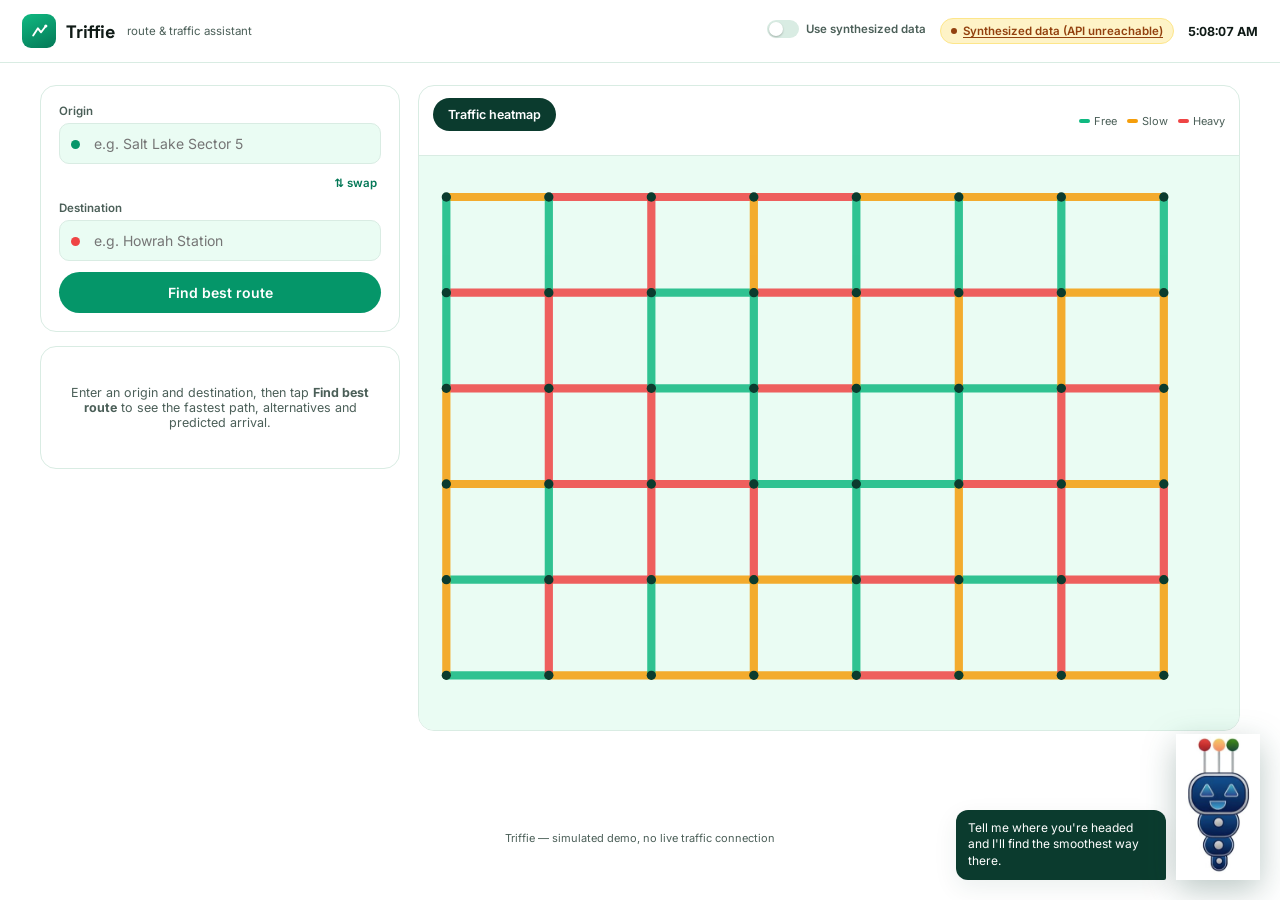
==== commit 297777f9: "update user interface" ====
--- a/index.html
+++ b/index.html
@@ -85,21 +85,6 @@
 .pulse-dot{animation:blip 1.6s ease-in-out infinite;}
 @keyframes blip{0%,100%{opacity:.35;}50%{opacity:1;}}
 
-.cams-wrap{flex:1;min-height:380px;padding:14px;display:grid;grid-template-columns:1fr 1fr;gap:12px;overflow-y:auto;}
-.cam-thumb{border:1px solid var(--line);border-radius:12px;overflow:hidden;cursor:pointer;background:var(--em-950);position:relative;aspect-ratio:16/10;}
-.cam-thumb.active{outline:2px solid var(--em-500);}
-.cam-strip{position:absolute;inset:0;overflow:hidden;}
-.car{position:absolute;bottom:38%;width:12px;height:6px;border-radius:2px;background:var(--em-500);animation:drive linear infinite;}
-@keyframes drive{from{left:-14px;}to{left:110%;}}
-.cam-name{position:absolute;bottom:0;left:0;right:0;background:rgba(0,0,0,.55);color:#fff;font-size:10.5px;
-  padding:5px 8px;display:flex;justify-content:space-between;}
-.cam-live{position:absolute;top:7px;left:7px;background:rgba(0,0,0,.5);color:#fff;font-size:9.5px;font-weight:700;
-  padding:3px 7px;border-radius:100px;display:flex;align-items:center;gap:4px;}
-.cam-live .d{width:5px;height:5px;border-radius:50%;background:var(--red);animation:blip 1.4s infinite;}
-.feed-detail{grid-column:1/-1;border:1px solid var(--line);border-radius:12px;padding:12px;background:var(--em-50);display:none;}
-.feed-detail.on{display:block;}
-.feed-detail .stat-row{grid-template-columns:repeat(4,1fr);}
-@media (max-width:520px){.cams-wrap{grid-template-columns:1fr;} .feed-detail .stat-row{grid-template-columns:1fr 1fr;}}
 
 .robot-corner{position:fixed;right:20px;bottom:20px;display:flex;align-items:flex-end;gap:10px;z-index:50;}
 .speech{max-width:210px;background:var(--em-900);color:#fff;font-size:12px;line-height:1.4;padding:10px 12px;
@@ -157,7 +142,6 @@
     <div class="map-head">
       <div class="panel-tabs">
         <button class="ptab on" id="tab-heat" onclick="showPanel('heat')">Traffic heatmap</button>
-        <button class="ptab" id="tab-cams" onclick="showPanel('cams')">Live cam feeds</button>
       </div>
       <div class="legend" id="heat-legend">
         <span><i class="sw" style="background:var(--em-500)"></i>Free</span>
@@ -166,7 +150,6 @@
       </div>
     </div>
     <div class="heat-wrap" id="panel-heat"><svg id="heatsvg" viewBox="0 0 600 420"></svg></div>
-    <div class="cams-wrap" id="panel-cams" style="display:none;"></div>
   </div>
 </div>
 
@@ -180,9 +163,9 @@
 <script>
 /* ---------- Triffie API layer ---------- */
 /* Talks to the same Triffie backend contract as the full app (/api/plan, /api/live/plan,
-   /api/state, /api/live/state, /api/livecams, /api/livecam/{id}/clip[/stream]) when this
-   page is served from that backend's origin. If no backend answers, every call below
-   fails fast and the UI falls back to the built-in simulator so the screen still works. */
+   /api/state, /api/live/state) when this page is served from that backend's origin.
+   If no backend answers, every call below fails fast and the UI falls back to the
+   built-in simulator so the screen still works. */
 const API = "";
 let API_LIVE = false;
 let FORCE_DEMO = false;   // user-controlled "Use synthesized data" switch
@@ -217,7 +200,7 @@
 }
 async function checkApi(){
   if(FORCE_DEMO){ setConn(false, true); return; }
-  try{ await apiGet('/api/livecams'); setConn(true); }
+  try{ await apiGet('/api/state'); setConn(true); }
   catch(e){ setConn(false); }
 }
 checkApi();
@@ -230,7 +213,6 @@
   if(on){
     setConn(false, true);
     drawHeatmap(Date.now());              // redraw heatmap with pure demo data
-    if(document.getElementById('panel-cams').style.display !== 'none') buildCams(); // rebuild cam list as demo
   } else {
     checkApi();
   }
@@ -250,7 +232,6 @@
   "Pro tip: leaving 10 minutes earlier beats almost every shortcut.",
   "Heavy traffic ahead is just light traffic that hasn't moved yet.",
   "I'm not stuck in traffic — I *am* the traffic. (I'm kidding, I'm a robot.)",
-  "Tap a camera tile to watch a simulated live feed.",
   "Green roads are happy roads. Red roads need a hug and a detour.",
   "Beep boop. Safe travels, human."
 ];
@@ -399,97 +380,8 @@
 /* ---------- panel toggle ---------- */
 function showPanel(which){
   document.getElementById('tab-heat').classList.toggle('on', which==='heat');
-  document.getElementById('tab-cams').classList.toggle('on', which==='cams');
   document.getElementById('panel-heat').style.display = which==='heat' ? '' : 'none';
-  document.getElementById('panel-cams').style.display = which==='cams' ? 'grid' : 'none';
   document.getElementById('heat-legend').style.display = which==='heat' ? 'flex' : 'none';
-  if(which==='cams' && !CAMS.length) buildCams();
-}
-
-/* ---------- simulated live cams ---------- */
-const CAM_NAMES = ["Sector 5 Junction","Park Circus Flyover","Howrah Bridge East","Ultadanam Crossing",
-  "Ring Road North","Diamond Harbour Rd","College St Corner","Bypass Toll Plaza"];
-let CAMS = [];
-async function buildCams(){
-  const wrap = document.getElementById('panel-cams');
-  wrap.innerHTML = `<div class="empty-hint" style="grid-column:1/-1;">Loading cameras…</div>`;
-  try{
-    const data = await apiGet('/api/livecams');
-    setConn(true);
-    CAMS = (data.cameras||[]).map((c,i)=>({id:c.id, name:c.name, real:true, veh:'–', moving:'–'}));
-    if(!CAMS.length) throw new Error('empty');
-  }catch(e){
-    setConn(false, FORCE_DEMO);
-    CAMS = CAM_NAMES.map((name,i)=>({id:i, name, real:false, veh:4+Math.floor(Math.random()*10), moving:50+Math.floor(Math.random()*45)}));
-  }
-  wrap.innerHTML = CAMS.map(c=>`
-    <div class="cam-thumb" id="cam-${c.id}" onclick="watchCam('${c.id}')">
-      <div class="cam-live"><span class="d"></span>LIVE</div>
-      <div class="cam-strip">${[0,1,2].map(k=>`<div class="car" style="top:${30+k*14}%;animation-duration:${3+Math.random()*3}s;animation-delay:${(Math.random()*3).toFixed(1)}s;"></div>`).join('')}</div>
-      <div class="cam-name"><span>${c.name}</span><span>${c.real?'':((c.veh)+' veh')}</span></div>
-    </div>`).join('') + `<div class="feed-detail" id="feed-detail"></div>`;
-}
-function renderDemoFeed(c, note){
-  const det = document.getElementById('feed-detail');
-  if(!c.veh || c.veh==='–') c.veh = 4+Math.floor(Math.random()*10);
-  if(!c.moving || c.moving==='–') c.moving = 50+Math.floor(Math.random()*45);
-  det.innerHTML = `<div style="font-weight:700;font-size:13.5px;margin-bottom:8px;">${c.name} — ${note||'live feed (synthesized)'}</div>
-    <div class="stat-row">
-      <div class="stat"><div class="l">Vehicles</div><div class="v" id="fv">${c.veh}</div></div>
-      <div class="stat"><div class="l">Moving</div><div class="v" id="fm">${c.moving}%</div></div>
-      <div class="stat"><div class="l">Status</div><div class="v">Streaming</div></div>
-      <div class="stat"><div class="l">Updated</div><div class="v" id="fu">just now</div></div>
-    </div>`;
-  clearInterval(window._camPoll);
-  window._camPoll = setInterval(()=>{
-    document.getElementById('fv').textContent = Math.max(1, c.veh + Math.floor(Math.random()*5-2));
-    document.getElementById('fm').textContent = Math.min(99, Math.max(10, c.moving + Math.floor(Math.random()*10-5))) + '%';
-    document.getElementById('fu').textContent = 'just now';
-  }, 2000);
-}
-function watchCam(id){
-  document.querySelectorAll('.cam-thumb').forEach(el=>el.classList.remove('active'));
-  document.getElementById('cam-'+id).classList.add('active');
-  const c = CAMS.find(x=>String(x.id)===String(id));
-  const det = document.getElementById('feed-detail');
-  det.classList.add('on');
-  clearInterval(window._camPoll);
-
-  if(c.real && !FORCE_DEMO){
-    det.innerHTML = `<div style="font-weight:700;font-size:13.5px;margin-bottom:8px;">${c.name} — live feed</div>
-      <img id="camImg" style="width:100%;border-radius:8px;margin-bottom:10px;display:block;background:#06231b;" alt="${c.name} camera clip">
-      <div class="stat-row">
-        <div class="stat"><div class="l">Vehicles</div><div class="v" id="fv">–</div></div>
-        <div class="stat"><div class="l">Moving</div><div class="v" id="fm">–</div></div>
-        <div class="stat"><div class="l">Status</div><div class="v" id="fs">starting…</div></div>
-        <div class="stat"><div class="l">Clip age</div><div class="v" id="fu">–</div></div>
-      </div>`;
-    const img = document.getElementById('camImg');
-    img.src = '/api/livecam/' + encodeURIComponent(id) + '/clip/stream?t=' + Date.now();
-    // if the real clip image can't load, drop straight into the synthesized feed for this camera
-    img.onerror = () => { renderDemoFeed(c, 'live feed (synthesized — stream unavailable)'); };
-    let failCount = 0;
-    const poll = async () => {
-      try{
-        const s = await apiGet('/api/livecam/' + encodeURIComponent(id) + '/clip');
-        document.getElementById('fs').textContent = s.state || '–';
-        document.getElementById('fu').textContent = s.clip_age_s!=null ? s.clip_age_s+' s' : '–';
-        if(s.summary && s.summary.vehicles_mean!=null){
-          document.getElementById('fv').textContent = s.summary.vehicles_mean;
-          document.getElementById('fm').textContent = s.summary.moving_pct_collector_rule + '%';
-        }
-        if(s.state === 'error') throw new Error('camera reported error');
-      }catch(e){
-        failCount++;
-        // a couple of failed polls (or a forced-demo toggle) drop this camera into synthesized mode
-        if(failCount>=2 || FORCE_DEMO){ clearInterval(window._camPoll); renderDemoFeed(c, 'live feed (synthesized — API unreachable)'); }
-      }
-    };
-    poll(); window._camPoll = setInterval(poll, 2000);
-    return;
-  }
-
-  renderDemoFeed(c, FORCE_DEMO ? 'live feed (synthesized — demo mode on)' : 'live feed (demo)');
 }
 
 /* ---------- confetti gimmick ---------- */
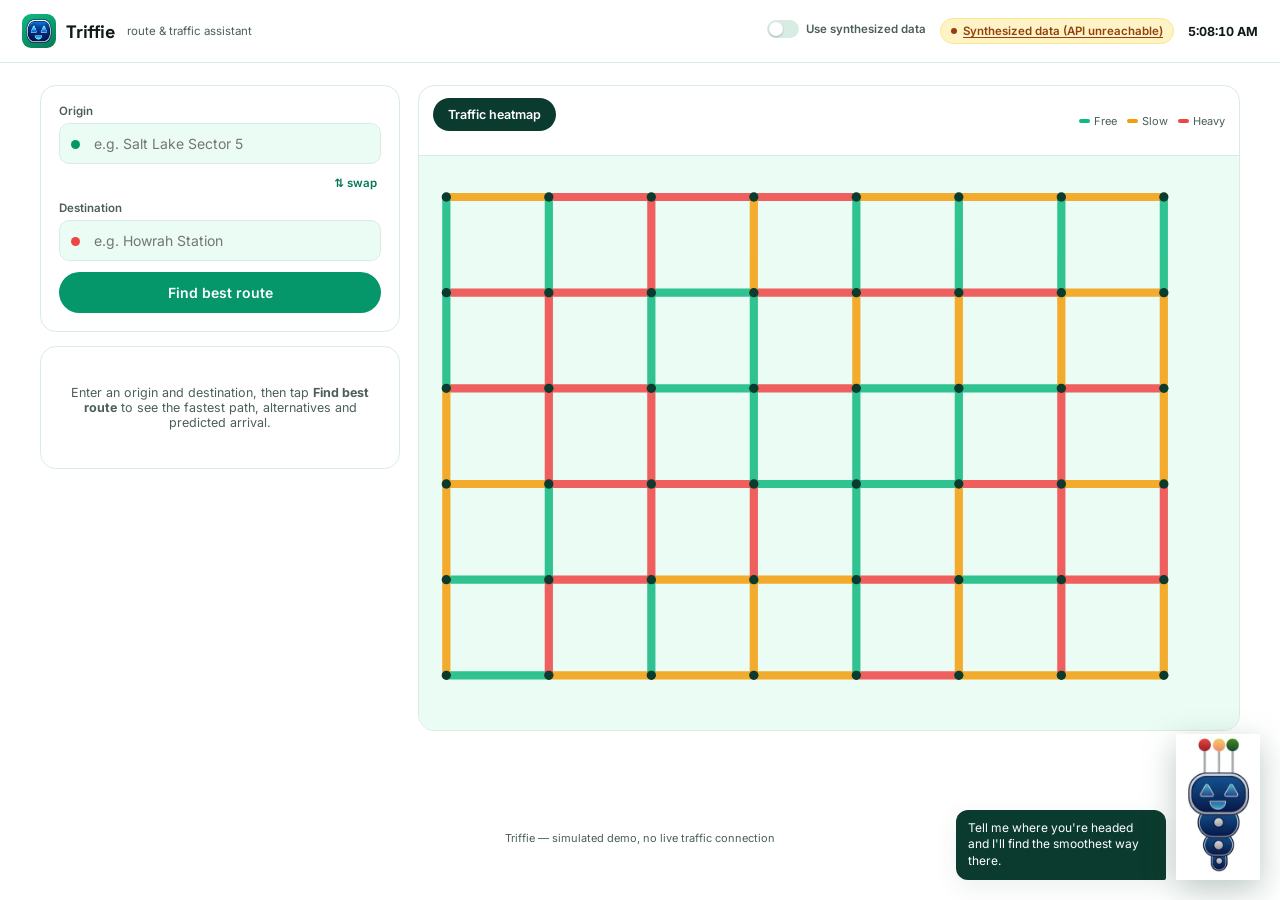
==== commit 76a1bc80: "update user interface" ====
--- a/index.html
+++ b/index.html
@@ -28,6 +28,7 @@
 .brand-mark{width:34px;height:34px;border-radius:9px;background:linear-gradient(155deg,var(--em-500),var(--em-700));
   display:flex;align-items:center;justify-content:center;}
 .brand-mark svg{width:19px;height:19px;}
+.brand-mark img{width:26px;height:26px;object-fit:contain;border-radius:6px;display:block;}
 .brand-name{font-weight:700;font-size:18px;letter-spacing:-.01em;}
 .brand-tag{font-size:11.5px;color:var(--ink-soft);margin-left:2px;}
 .clock{font-size:12.5px;color:var(--ink-soft);font-variant-numeric:tabular-nums;}
@@ -111,7 +112,7 @@
 
 <div class="topbar">
   <div class="brand">
-    <div class="brand-mark"><svg viewBox="0 0 24 24" fill="none"><path d="M4 17 L10 8 L14 13 L20 5" stroke="white" stroke-width="2.4" stroke-linecap="round" stroke-linejoin="round"/><circle cx="20" cy="5" r="2" fill="white"/></svg></div>
+    <div class="brand-mark"><img src="[data-uri]" alt="Triffie robot mascot logo"></div>
     <span class="brand-name">Triffie</span><span class="brand-tag">route &amp; traffic assistant</span>
   </div>
   <div style="display:flex;align-items:center;gap:14px;">
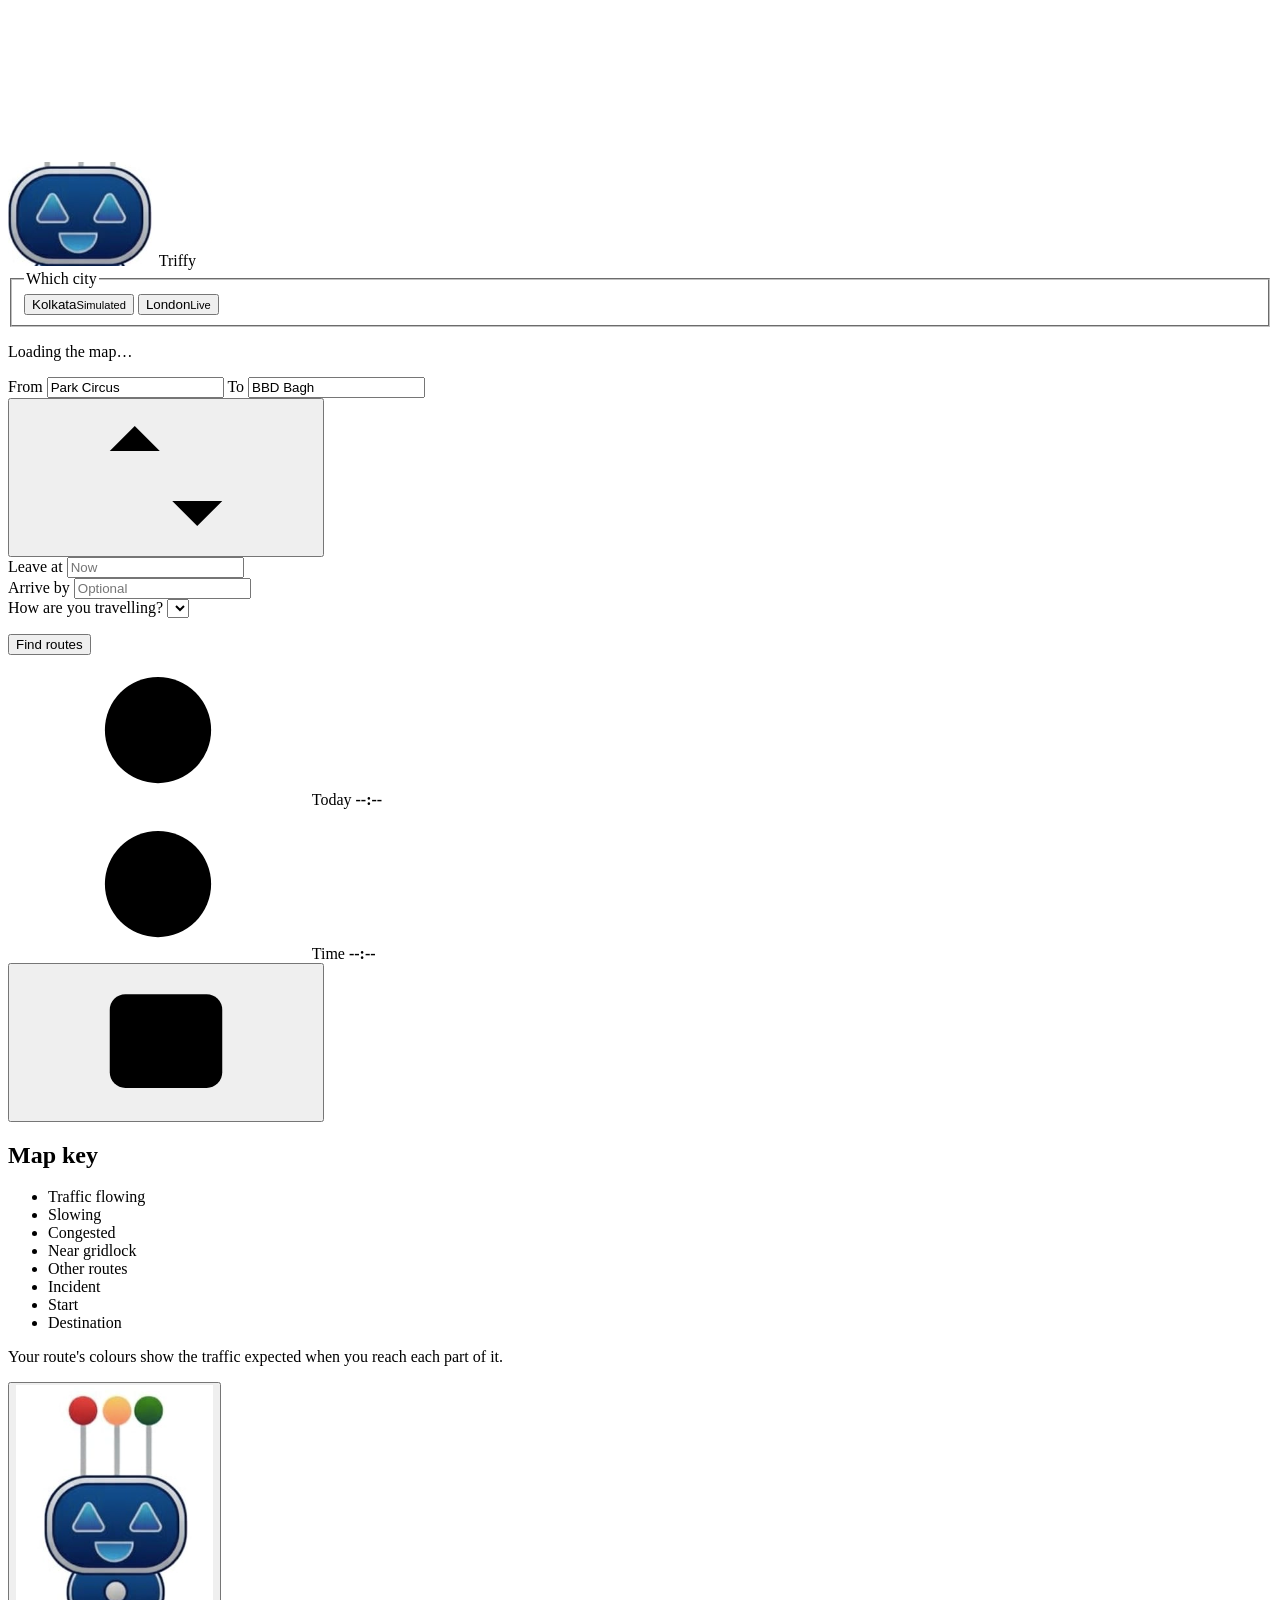
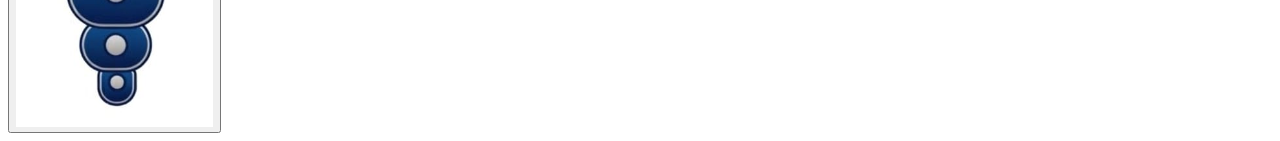
==== commit bba0eaf4: "update user interface" ====
--- a/index.html
+++ b/index.html
@@ -1,407 +1,152 @@
 <!DOCTYPE html>
 <html lang="en">
 <head>
-<meta charset="UTF-8">
-<meta name="viewport" content="width=device-width, initial-scale=1, viewport-fit=cover">
-<title>Triffie — Route Planner</title>
-<link rel="preconnect" href="https://fonts.googleapis.com">
-<link rel="preconnect" href="https://fonts.gstatic.com" crossorigin>
-<link href="https://fonts.googleapis.com/css2?family=Space+Grotesk:wght@500;600;700&family=Inter:wght@400;500;600;700&display=swap" rel="stylesheet">
-<style>
-:root{
-  --em-950:#06231b; --em-900:#0b3b2e; --em-700:#047857; --em-600:#059669; --em-500:#10b981;
-  --em-100:#d7f4e8; --em-50:#eafcf3; --ink:#0f1a16; --ink-soft:#4b5f58; --line:#d9ece3;
-  --amber:#f59e0b; --red:#ef4444; --white:#fff;
-  --radius:16px; --shadow:0 8px 24px rgba(11,59,46,.08);
-  padding-top:env(safe-area-inset-top,0px); padding-bottom:env(safe-area-inset-bottom,0px);
-}
-:root:not([data-theme="light"]){}
-*{box-sizing:border-box;}
-html,body{height:100%;}
-body{margin:0;background:var(--white);color:var(--ink);font-family:'Inter',system-ui,sans-serif;-webkit-font-smoothing:antialiased;}
-h1,h2,.brand-name,.num{font-family:'Space Grotesk',system-ui,sans-serif;}
-button{font-family:inherit;}
+<meta charset="utf-8">
+<meta name="viewport" content="width=device-width, initial-scale=1">
+<title>Triffy — routes that do not lie to you</title>
+<link rel="preload" href="/static/fonts/geist-latin.woff2" as="font" type="font/woff2" crossorigin>
+<!-- Leaflet is vendored rather than pulled from a CDN, so the app still runs
+     in a room with no internet (map tiles will not load there, but routing
+     and the traffic layer will). -->
+<link rel="stylesheet" href="/static/vendor/leaflet/leaflet.css">
+<link rel="stylesheet" href="/static/style.css">
+</head>
+<body data-mode="sim">
 
-.topbar{display:flex;align-items:center;justify-content:space-between;padding:14px 22px;
-  padding-top:calc(14px + env(safe-area-inset-top,0px));border-bottom:1px solid var(--line);flex-wrap:wrap;gap:10px;}
-.brand{display:flex;align-items:center;gap:10px;}
-.brand-mark{width:34px;height:34px;border-radius:9px;background:linear-gradient(155deg,var(--em-500),var(--em-700));
-  display:flex;align-items:center;justify-content:center;}
-.brand-mark svg{width:19px;height:19px;}
-.brand-mark img{width:26px;height:26px;object-fit:contain;border-radius:6px;display:block;}
-.brand-name{font-weight:700;font-size:18px;letter-spacing:-.01em;}
-.brand-tag{font-size:11.5px;color:var(--ink-soft);margin-left:2px;}
-.clock{font-size:12.5px;color:var(--ink-soft);font-variant-numeric:tabular-nums;}
-.clock b{color:var(--ink);}
+<!-- One icon system: 24px grid, 1.75px round stroke, currentColor. -->
+<svg class="sprite" aria-hidden="true" focusable="false">
+  <defs>
+    <symbol id="i-swap" viewBox="0 0 24 24"><path d="M7 4v16M3 8l4-4 4 4M17 20V4M13 16l4 4 4-4"/></symbol>
+    <symbol id="i-panel" viewBox="0 0 24 24"><rect x="3" y="4.5" width="18" height="15" rx="2.5"/><path d="M14.5 4.5v15"/></symbol>
+    <symbol id="i-camera" viewBox="0 0 24 24"><rect x="3" y="7" width="12" height="10" rx="2"/><path d="M15 10.5l5-3v9l-5-3"/></symbol>
+    <symbol id="i-clock" viewBox="0 0 24 24"><circle cx="12" cy="12" r="8.5"/><path d="M12 7.5V12l3 2"/></symbol>
+    <symbol id="i-alert" viewBox="0 0 24 24"><path d="M12 3.5L2.5 20h19z"/><path d="M12 10v4.5M12 17.2v.1"/></symbol>
+    <symbol id="i-info" viewBox="0 0 24 24"><circle cx="12" cy="12" r="8.5"/><path d="M12 11v5.5M12 7.8v.1"/></symbol>
+    <symbol id="i-step-start" viewBox="0 0 24 24"><circle cx="12" cy="12" r="3.5"/><circle cx="12" cy="12" r="8"/></symbol>
+    <symbol id="i-step-straight" viewBox="0 0 24 24"><path d="M12 20V4M6.5 9.5L12 4l5.5 5.5"/></symbol>
+    <symbol id="i-step-left" viewBox="0 0 24 24"><path d="M18 20v-7a4 4 0 0 0-4-4H5M9 5L5 9l4 4"/></symbol>
+    <symbol id="i-step-right" viewBox="0 0 24 24"><path d="M6 20v-7a4 4 0 0 1 4-4h9M15 5l4 4-4 4"/></symbol>
+    <symbol id="i-step-bear-left" viewBox="0 0 24 24"><path d="M15 20v-6.5L7 5.5M7 11V5.5h5.5"/></symbol>
+    <symbol id="i-step-bear-right" viewBox="0 0 24 24"><path d="M9 20v-6.5l8-8M17 11V5.5h-5.5"/></symbol>
+    <symbol id="i-step-arrive" viewBox="0 0 24 24"><path d="M6 21V4M6 4.5h11l-2.5 4 2.5 4H6"/></symbol>
+    <symbol id="i-plus" viewBox="0 0 24 24"><path d="M12 5v14M5 12h14"/></symbol>
+    <symbol id="i-minus" viewBox="0 0 24 24"><path d="M5 12h14"/></symbol>
+    <symbol id="i-chev" viewBox="0 0 24 24"><path d="M9.5 6l6 6-6 6"/></symbol>
+    <symbol id="i-mark" viewBox="0 0 24 24"><path d="M6.5 17.5c0-3.5 2.5-4.5 5.5-5.5s5.5-2 5.5-5.5"/><circle cx="6.5" cy="17.5" r="2.2" fill="currentColor" stroke="none"/><circle cx="17.5" cy="6.5" r="2.2" fill="currentColor" stroke="none"/></symbol>
+  </defs>
+</svg>
 
-.app{max-width:1240px;margin:0 auto;padding:22px 20px 100px;display:grid;grid-template-columns:360px 1fr;gap:18px;}
-@media (max-width:900px){.app{grid-template-columns:1fr;}}
+<section id="map" aria-label="Traffic map"></section>
 
-.card{background:var(--white);border:1px solid var(--line);border-radius:var(--radius);padding:18px;}
-label{display:block;font-size:11.5px;font-weight:600;color:var(--ink-soft);margin:0 0 5px;}
-.field{position:relative;margin-bottom:11px;}
-.field input{width:100%;border:1px solid var(--line);background:var(--em-50);border-radius:10px;
-  padding:11px 12px 11px 34px;font-size:14px;color:var(--ink);font-family:inherit;}
-.field input:focus{outline:none;border-color:var(--em-500);box-shadow:0 0 0 3px var(--em-100);}
-.field .dot{position:absolute;left:12px;top:36px;width:9px;height:9px;border-radius:50%;}
-.field.origin .dot{background:var(--em-600);}
-.field.dest .dot{background:var(--red);}
-.swap{width:100%;text-align:right;margin:-4px 0 9px;}
-.swap button{background:none;border:none;color:var(--em-700);font-size:11.5px;font-weight:600;cursor:pointer;padding:2px 4px;}
-.btn{appearance:none;border:none;cursor:pointer;font-weight:600;font-size:14px;border-radius:100px;padding:12px 16px;
-  width:100%;display:flex;align-items:center;justify-content:center;gap:7px;background:var(--em-600);color:#fff;}
-.btn:hover{background:var(--em-700);}
-.btn:active{transform:scale(.98);}
+<!-- Plan sheet: the task. -->
+<aside class="sheet plan" aria-label="Plan a journey">
+  <header class="plan-head">
+    <div class="brand">
+      <span class="brand-mark">
+        <img src="[data-uri]" alt="Triffy mascot">
+      </span>
+      <span class="brand-name">Triffy</span>
+    </div>
+    <fieldset class="seg">
+      <legend class="sr">Which city</legend>
+      <button type="button" data-mode="sim" class="on" aria-pressed="true">Kolkata<small>Simulated</small></button>
+      <button type="button" data-mode="live" aria-pressed="false">London<small>Live</small></button>
+    </fieldset>
+  </header>
 
-.results{margin-top:14px;}
-.summary-top{display:flex;align-items:baseline;gap:6px;}
-.summary-top .num{font-size:38px;font-weight:700;color:var(--em-700);line-height:1;}
-.summary-top .unit{font-size:13px;color:var(--ink-soft);}
-.summary-sub{font-size:12.5px;color:var(--ink-soft);margin:4px 0 12px;}
-.route-tabs{display:flex;gap:6px;margin:10px 0;flex-wrap:wrap;}
-.route-tab{font-size:11.5px;padding:6px 11px;border-radius:100px;border:1px solid var(--line);background:var(--white);cursor:pointer;}
-.route-tab.on{background:var(--em-600);color:#fff;border-color:transparent;}
-.stat-row{display:grid;grid-template-columns:1fr 1fr;gap:8px;margin:10px 0;}
-.stat{background:var(--em-50);border-radius:10px;padding:9px 11px;}
-.stat .l{font-size:10.5px;color:var(--ink-soft);font-weight:600;}
-.stat .v{font-size:14.5px;font-weight:700;}
-.steps{margin-top:10px;padding-top:10px;border-top:1px solid var(--line);max-height:170px;overflow-y:auto;}
-.step{display:flex;gap:8px;font-size:12.5px;padding:5px 0;}
-.step .d{width:6px;height:6px;border-radius:50%;background:var(--em-500);margin-top:6px;flex:none;}
-.empty-hint{font-size:12.5px;color:var(--ink-soft);text-align:center;padding:20px 8px;}
+  <output class="provenance" id="provenance"></output>
+  <p class="city" id="cityLabel">Loading the map…</p>
 
-.panel-tabs{display:flex;gap:6px;margin-bottom:12px;}
-.ptab{font-size:12.5px;font-weight:600;padding:8px 14px;border-radius:100px;border:1px solid var(--line);
-  background:var(--white);cursor:pointer;color:var(--ink-soft);}
-.ptab.on{background:var(--em-900);color:#fff;border-color:transparent;}
+  <div class="search" id="search">
+    <button type="button" class="od-summary" id="odSummary" hidden aria-label="Edit the journey">
+      <span class="od-sum-text" id="odSumText"></span>
+      <span class="od-sum-edit">Edit</span>
+    </button>
+    <div class="od">
+      <div class="od-rail" aria-hidden="true"><i class="od-dot"></i><i class="od-line"></i><i class="od-pin"></i></div>
+      <div class="od-fields">
+        <label class="sr" for="origin">From</label>
+        <input id="origin" list="places" value="Park Circus" autocomplete="off" placeholder="From">
+        <label class="sr" for="dest">To</label>
+        <input id="dest" list="places" value="BBD Bagh" autocomplete="off" placeholder="To">
+      </div>
+      <button type="button" class="icon-btn od-swap" id="swap" aria-label="Swap origin and destination"><svg><use href="#i-swap"/></svg></button>
+    </div>
+    <datalist id="places"></datalist>
 
-.map-card{padding:0;overflow:hidden;position:relative;min-height:430px;display:flex;flex-direction:column;}
-.map-head{display:flex;justify-content:space-between;align-items:center;padding:12px 14px;border-bottom:1px solid var(--line);}
-.map-head .t{font-size:12.5px;font-weight:600;color:var(--ink-soft);}
-.legend{display:flex;gap:10px;font-size:11px;color:var(--ink-soft);}
-.legend span{display:inline-flex;align-items:center;gap:4px;}
-.sw{width:11px;height:4px;border-radius:2px;display:inline-block;}
-.heat-wrap{flex:1;min-height:380px;position:relative;background:var(--em-50);}
-.heat-wrap svg{width:100%;height:100%;display:block;}
-.pulse-dot{animation:blip 1.6s ease-in-out infinite;}
-@keyframes blip{0%,100%{opacity:.35;}50%{opacity:1;}}
+    <div class="opts">
+      <div class="field">
+        <label for="depart">Leave at</label>
+        <input id="depart" placeholder="Now" inputmode="numeric">
+      </div>
+      <div class="field">
+        <label for="arriveBy">Arrive by</label>
+        <input id="arriveBy" placeholder="Optional" inputmode="numeric">
+      </div>
+    </div>
 
+    <div class="field">
+      <label for="persona">How are you travelling?</label>
+      <select id="persona"></select>
+      <p class="hint" id="personaHint"></p>
+    </div>
 
-.robot-corner{position:fixed;right:20px;bottom:20px;display:flex;align-items:flex-end;gap:10px;z-index:50;}
-.speech{max-width:210px;background:var(--em-900);color:#fff;font-size:12px;line-height:1.4;padding:10px 12px;
-  border-radius:12px 12px 2px 12px;box-shadow:var(--shadow);cursor:pointer;}
-.robot-svg{width:84px;height:auto;cursor:pointer;filter:drop-shadow(0 10px 16px rgba(11,59,46,.28));display:block;
-  animation:bob 2.6s ease-in-out infinite;}
-@keyframes bob{0%,100%{transform:translateY(0);}50%{transform:translateY(-6px);}}
-.status-pill{display:flex;align-items:center;gap:6px;font-size:11.5px;font-weight:600;padding:5px 10px;border-radius:100px;}
-.status-pill.ok{color:var(--em-700);background:var(--em-50);border:1px solid var(--em-100);}
-.status-pill.demo{color:#92400e;background:#fef3c7;border:1px solid #fde68a;}
-.status-pill.retry{cursor:pointer;text-decoration:underline;text-underline-offset:2px;}
-.demo-toggle{display:flex;align-items:center;gap:7px;font-size:11.5px;color:var(--ink-soft);cursor:pointer;user-select:none;}
-.switch{width:32px;height:18px;border-radius:100px;background:var(--line);position:relative;transition:background .15s;flex:none;}
-.switch.on{background:var(--em-600);}
-.switch i{position:absolute;top:2px;left:2px;width:14px;height:14px;border-radius:50%;background:#fff;transition:left .15s;box-shadow:0 1px 2px rgba(0,0,0,.25);}
-.switch.on i{left:16px;}
-.status-dot{width:6px;height:6px;border-radius:50%;background:currentColor;animation:blip 1.8s infinite;}
+    <button type="button" id="go" class="btn btn-primary">Find routes</button>
+  </div>
 
-.confetti{position:fixed;top:-10px;width:8px;height:8px;z-index:60;border-radius:2px;pointer-events:none;}
-footer.attrib{text-align:center;font-size:11px;color:var(--ink-soft);padding:0 0 18px;}
-</style>
-</head>
-<body>
+  <section id="advisory" class="advisory hidden" aria-live="polite"></section>
+  <section id="results" class="results" aria-live="polite"></section>
+</aside>
 
-<div class="topbar">
-  <div class="brand">
-    <div class="brand-mark"><img src="[data-uri]" alt="Triffie robot mascot logo"></div>
-    <span class="brand-name">Triffie</span><span class="brand-tag">route &amp; traffic assistant</span>
+<!-- Status: the time and how traffic looks right now. -->
+<div class="status" aria-label="Traffic now">
+  <div class="chip clockchip liveclockchip">
+    <svg><use href="#i-clock"/></svg>
+    <span class="clocklabel">Today</span>
+    <b class="clock" id="liveClock">--:--</b>
   </div>
-  <div style="display:flex;align-items:center;gap:14px;">
-    <label class="demo-toggle" id="demo-toggle-wrap">
-      <span class="switch" id="demo-switch"><i></i></span>
-      Use synthesized data
-      <input type="checkbox" id="demo-toggle" onchange="toggleDemoMode(this.checked)" style="display:none;">
-    </label>
-    <div class="status-pill demo retry" id="conn-pill" onclick="manualRetry()" title="Tap to re-check the API"><span class="status-dot"></span><span id="conn-text">Checking API…</span></div>
-    <div class="clock"><b id="clockTime">--:--:--</b></div>
+  <div class="chip clockchip">
+    <svg><use href="#i-clock"/></svg>
+    <span class="clocklabel" id="clockLabel">Time</span>
+    <b class="clock" id="clock">--:--</b>
   </div>
+  <div class="kpis" id="kpis"></div>
+  <button type="button" class="icon-btn chip-btn" id="drawerToggle" aria-label="Hide the map key" aria-expanded="true" aria-controls="drawer"><svg><use href="#i-panel"/></svg></button>
 </div>
 
-<div class="app">
-  <div>
-    <div class="card">
-      <div class="field origin"><span class="dot"></span><label>Origin</label><input id="origin" type="text" placeholder="e.g. Salt Lake Sector 5" autocomplete="off"></div>
-      <div class="swap"><button onclick="swapFields()">⇅ swap</button></div>
-      <div class="field dest"><span class="dot"></span><label>Destination</label><input id="dest" type="text" placeholder="e.g. Howrah Station" autocomplete="off"></div>
-      <button class="btn" onclick="findRoute()">Find best route</button>
-    </div>
-    <div class="card results" id="results">
-      <div class="empty-hint">Enter an origin and destination, then tap <b>Find best route</b> to see the fastest path, alternatives and predicted arrival.</div>
-    </div>
+<!-- Map key. -->
+<aside class="sheet drawer" id="drawer" aria-label="Map key">
+  <section class="block legend" id="legendCard">
+    <div class="block-head"><h2>Map key</h2></div>
+    <ul class="key">
+      <li><i class="k-line k-route"></i>Traffic flowing</li>
+      <li><i class="k-line t1"></i>Slowing</li>
+      <li><i class="k-line t2"></i>Congested</li>
+      <li><i class="k-line t3"></i>Near gridlock</li>
+      <li><i class="k-line alt"></i>Other routes</li>
+      <li class="sim-only"><i class="k-inc"></i>Incident</li>
+      <li><i class="k-start"></i>Start</li>
+      <li><i class="k-dest"></i>Destination</li>
+    </ul>
+    <p class="fine">Your route's colours show the traffic expected when you reach each part of it.</p>
+  </section>
+</aside>
+
+<!-- Mascot buddy: the full-body robot sits at the bottom of the screen and
+     hands out a quick tip in a speech bubble whenever it's tapped. Purely a
+     friendly gimmick - it never blocks the map or the plan sheet, and it
+     stays out of the way of the traffic data itself. -->
+<div class="mascot" id="mascot">
+  <div class="mascot-bubble" id="mascotBubble" role="status" aria-live="polite" hidden>
+    <p id="mascotText"></p>
+    <button type="button" class="mascot-bubble-close" id="mascotBubbleClose" aria-label="Close tip">&times;</button>
   </div>
-
-  <div class="card map-card">
-    <div class="map-head">
-      <div class="panel-tabs">
-        <button class="ptab on" id="tab-heat" onclick="showPanel('heat')">Traffic heatmap</button>
-      </div>
-      <div class="legend" id="heat-legend">
-        <span><i class="sw" style="background:var(--em-500)"></i>Free</span>
-        <span><i class="sw" style="background:var(--amber)"></i>Slow</span>
-        <span><i class="sw" style="background:var(--red)"></i>Heavy</span>
-      </div>
-    </div>
-    <div class="heat-wrap" id="panel-heat"><svg id="heatsvg" viewBox="0 0 600 420"></svg></div>
-  </div>
+  <button type="button" class="mascot-btn" id="mascotBtn" aria-label="Get a tip from the Triffy mascot">
+    <img src="[data-uri]" alt="Triffy's mascot">
+  </button>
 </div>
 
-<footer class="attrib">Triffie — simulated demo, no live traffic connection</footer>
-
-<div class="robot-corner">
-  <div class="speech" id="speech" onclick="newTip()">Tell me where you're headed and I'll find the smoothest way there.</div>
-  <img class="robot-svg" src="[data-uri]" alt="Triffie robot mascot" onclick="newTip()">
-</div>
-
-<script>
-/* ---------- Triffie API layer ---------- */
-/* Talks to the same Triffie backend contract as the full app (/api/plan, /api/live/plan,
-   /api/state, /api/live/state) when this page is served from that backend's origin.
-   If no backend answers, every call below fails fast and the UI falls back to the
-   built-in simulator so the screen still works. */
-const API = "";
-let API_LIVE = false;
-let FORCE_DEMO = false;   // user-controlled "Use synthesized data" switch
-
-async function apiGet(path, timeoutMs=3500){
-  if(FORCE_DEMO) throw new Error('demo mode forced');
-  const ctrl = new AbortController(); const t = setTimeout(()=>ctrl.abort(), timeoutMs);
-  try{
-    const r = await fetch(API + path, {signal: ctrl.signal});
-    clearTimeout(t);
-    if(!r.ok) throw new Error('HTTP '+r.status);
-    return await r.json();
-  }catch(e){ clearTimeout(t); throw e; }
-}
-async function apiPost(path, body, timeoutMs=6000){
-  if(FORCE_DEMO) throw new Error('demo mode forced');
-  const ctrl = new AbortController(); const t = setTimeout(()=>ctrl.abort(), timeoutMs);
-  try{
-    const r = await fetch(API + path, {method:'POST', signal: ctrl.signal,
-      headers:{'Content-Type':'application/json'}, body: JSON.stringify(body)});
-    clearTimeout(t);
-    if(!r.ok) throw new Error('HTTP '+r.status);
-    return await r.json();
-  }catch(e){ clearTimeout(t); throw e; }
-}
-function setConn(live, manual){
-  API_LIVE = live;
-  const pill = document.getElementById('conn-pill');
-  pill.className = 'status-pill retry ' + (live ? 'ok' : 'demo');
-  document.getElementById('conn-text').textContent =
-    live ? 'Connected to Triffie API' : (manual ? 'Synthesized data (manual)' : 'Synthesized data (API unreachable)');
-}
-async function checkApi(){
-  if(FORCE_DEMO){ setConn(false, true); return; }
-  try{ await apiGet('/api/state'); setConn(true); }
-  catch(e){ setConn(false); }
-}
-checkApi();
-
-/* manual "use synthesized data" switch — lets you preview or demo the app
-   with fabricated numbers even when a real Triffie API is reachable */
-function toggleDemoMode(on){
-  FORCE_DEMO = on;
-  document.getElementById('demo-switch').classList.toggle('on', on);
-  if(on){
-    setConn(false, true);
-    drawHeatmap(Date.now());              // redraw heatmap with pure demo data
-  } else {
-    checkApi();
-  }
-}
-function manualRetry(){
-  document.getElementById('conn-text').textContent = 'Checking API…';
-  checkApi();
-}
-
-/* ---------- clock ---------- */
-function tick(){ document.getElementById('clockTime').textContent = new Date().toLocaleTimeString(); }
-tick(); setInterval(tick,1000);
-
-/* ---------- robot tips (gimmick) ---------- */
-const TIPS = [
-  "Did you know? I recalculate 40 times a second so you don't have to.",
-  "Pro tip: leaving 10 minutes earlier beats almost every shortcut.",
-  "Heavy traffic ahead is just light traffic that hasn't moved yet.",
-  "I'm not stuck in traffic — I *am* the traffic. (I'm kidding, I'm a robot.)",
-  "Green roads are happy roads. Red roads need a hug and a detour.",
-  "Beep boop. Safe travels, human."
-];
-function newTip(){
-  document.getElementById('speech').textContent = TIPS[Math.floor(Math.random()*TIPS.length)];
-  const svg = document.querySelector('.robot-svg');
-  svg.style.animation='none'; void svg.offsetWidth; svg.style.animation='';
-}
-setInterval(()=>{ if(Math.random()<.5) newTip(); }, 9000);
-
-/* ---------- swap ---------- */
-function swapFields(){
-  const o=document.getElementById('origin'), d=document.getElementById('dest');
-  [o.value,d.value] = [d.value,o.value];
-}
-
-/* ---------- deterministic pseudo-random from text ---------- */
-function hash(str){ let h=0; for(let i=0;i<str.length;i++){h=(h<<5)-h+str.charCodeAt(i); h|=0;} return Math.abs(h); }
-function rand(seed){ let x=Math.sin(seed)*10000; return x-Math.floor(x); }
-
-const STREETS = ["MG Road","Park Circus","Central Avenue","Ring Road","Canal Bank Lane","Station Approach",
-  "Riverside Drive","Market Street","Church Lane","Bypass Road","Diamond Harbour Road","College Street"];
-
-function genRoute(o,d,seed,label){
-  const km = 3 + (rand(seed)*17);
-  const jam = rand(seed*1.7);
-  const speedFactor = 1 + jam*0.9;
-  const mins = Math.round((km/32)*60*speedFactor);
-  const stepCount = 3 + Math.floor(rand(seed*2.3)*3);
-  const steps = [];
-  steps.push(`Head out from <b>${o}</b> towards ${STREETS[Math.floor(rand(seed*3)*STREETS.length)]}`);
-  for(let i=0;i<stepCount;i++){
-    const st = STREETS[Math.floor(rand(seed*5+i)*STREETS.length)];
-    steps.push(`Continue on ${st} for ${(0.4+rand(seed*7+i)*2.2).toFixed(1)} km`);
-  }
-  steps.push(`Arrive at <b>${d}</b>`);
-  return {label, km:km.toFixed(1), mins, jamPct:Math.round(jam*100), steps};
-}
-
-let ROUTES = [];
-function apiRoutesToLocal(data){
-  return (data.routes||[]).map(r=>({
-    label: r.label || 'Route',
-    km: ((r.distance_m||0)/1000).toFixed(1),
-    mins: Math.round((r.median_s ?? r.mean_s ?? 0)/60),
-    jamPct: r.reliability!=null ? Math.round((1-r.reliability)*100) : 30,
-    steps: (r.steps||[]).map(s=>s.instruction || s)
-  }));
-}
-async function findRoute(){
-  const o = document.getElementById('origin').value.trim() || 'your origin';
-  const d = document.getElementById('dest').value.trim() || 'your destination';
-  document.getElementById('speech').textContent = "Let me check the fastest way there…";
-
-  // 1. try the real backend (simulated-city and live-city endpoints in turn)
-  for(const path of ['/api/plan','/api/live/plan']){
-    try{
-      const data = await apiPost(path, {origin:o, destination:d, user:'guest', k:3});
-      if(data && data.routes && data.routes.length){
-        setConn(true);
-        ROUTES = apiRoutesToLocal(data);
-        renderResults(0);
-        burstConfetti();
-        document.getElementById('speech').textContent = `Best route found: about ${ROUTES[0].mins} min to ${d}.`;
-        refreshHeatmapFromApi();
-        return;
-      }
-    }catch(e){ /* try next, then fall back */ }
-  }
-
-  // 2. no backend reachable (or demo mode is forced) — use the built-in synthesizer
-  setConn(false, FORCE_DEMO);
-  const base = hash(o+'|'+d);
-  ROUTES = [
-    genRoute(o,d, base*0.001+1, 'Fastest'),
-    genRoute(o,d, base*0.001+2, 'Shortest'),
-    genRoute(o,d, base*0.001+3, 'Fewest turns')
-  ];
-  renderResults(0);
-  drawHeatmap(base);
-  burstConfetti();
-  document.getElementById('speech').textContent = `Best route found: about ${ROUTES[0].mins} min to ${d}. (synthesized data)`;
-}
-
-/* pull real congestion stats to bias the heatmap colours when the API is live */
-async function refreshHeatmapFromApi(){
-  for(const path of ['/api/state','/api/live/state']){
-    try{
-      const st = await apiGet(path);
-      const pct = (st.stats && st.stats.congested_pct!=null) ? st.stats.congested_pct/100 : null;
-      setConn(true);
-      drawHeatmap(Date.now(), pct);
-      return;
-    }catch(e){ /* try next endpoint, then fall back below */ }
-  }
-  // neither endpoint answered (or demo mode is forced) — synthesize the heatmap instead
-  setConn(false, FORCE_DEMO);
-  drawHeatmap(Date.now());
-}
-
-function renderResults(activeIdx){
-  const r = ROUTES[activeIdx];
-  const tabs = ROUTES.map((rt,i)=>`<button class="route-tab ${i===activeIdx?'on':''}" onclick="renderResults(${i})">${rt.label}</button>`).join('');
-  const now = new Date(); const arr = new Date(now.getTime()+r.mins*60000);
-  document.getElementById('results').innerHTML = `
-    <div class="summary-top"><span class="num">${r.mins}</span><span class="unit">min · ${r.km} km</span></div>
-    <div class="summary-sub">Predicted arrival ${arr.toLocaleTimeString([], {hour:'2-digit',minute:'2-digit'})} · ${r.jamPct}% of route congested</div>
-    <div class="route-tabs">${tabs}</div>
-    <div class="stat-row">
-      <div class="stat"><div class="l">Departure</div><div class="v">${now.toLocaleTimeString([], {hour:'2-digit',minute:'2-digit'})}</div></div>
-      <div class="stat"><div class="l">Confidence</div><div class="v">${100-r.jamPct}%</div></div>
-    </div>
-    <div class="steps">${r.steps.map(s=>`<div class="step"><span class="d"></span>${s}</div>`).join('')}</div>`;
-}
-
-/* ---------- traffic heatmap (simulated SVG network) ---------- */
-function colorFor(v){ return v<0.35?'#10b981':(v<0.65?'#f59e0b':'#ef4444'); }
-function drawHeatmap(seedBase, realBias){
-  const svg = document.getElementById('heatsvg');
-  const seed = seedBase || Date.now()%100000;
-  const rows=6, cols=8, gx=600/cols, gy=420/rows;
-  const bias = (realBias!=null) ? realBias : 0;
-  let html='';
-  for(let i=0;i<rows;i++){
-    for(let j=0;j<cols-1;j++){
-      const s = Math.min(1, rand(seed*0.01 + i*13 + j*7 + Date.now()*0) * (1-bias) + bias);
-      const x1=j*gx+20, y1=i*gy+30, x2=(j+1)*gx+20, y2=y1;
-      html += `<line x1="${x1}" y1="${y1}" x2="${x2}" y2="${y2}" stroke="${colorFor(s)}" stroke-width="6" stroke-linecap="round" opacity=".85"/>`;
-    }
-  }
-  for(let j=0;j<cols;j++){
-    for(let i=0;i<rows-1;i++){
-      const s = rand(seed*0.02 + i*11 + j*5 + 3);
-      const x1=j*gx+20, y1=i*gy+30, x2=x1, y2=(i+1)*gy+30;
-      html += `<line x1="${x1}" y1="${y1}" x2="${x2}" y2="${y2}" stroke="${colorFor(s)}" stroke-width="6" stroke-linecap="round" opacity=".85"/>`;
-    }
-  }
-  for(let i=0;i<rows;i++) for(let j=0;j<cols;j++){
-    html += `<circle class="pulse-dot" cx="${j*gx+20}" cy="${i*gy+30}" r="3.4" fill="#0b3b2e"/>`;
-  }
-  svg.innerHTML = html;
-}
-drawHeatmap(42);
-setInterval(()=>{ API_LIVE ? refreshHeatmapFromApi() : drawHeatmap(Date.now()); }, 4000);
-
-/* ---------- panel toggle ---------- */
-function showPanel(which){
-  document.getElementById('tab-heat').classList.toggle('on', which==='heat');
-  document.getElementById('panel-heat').style.display = which==='heat' ? '' : 'none';
-  document.getElementById('heat-legend').style.display = which==='heat' ? 'flex' : 'none';
-}
-
-/* ---------- confetti gimmick ---------- */
-function burstConfetti(){
-  const colors=['#10b981','#059669','#f59e0b','#047857'];
-  for(let i=0;i<26;i++){
-    const el = document.createElement('div');
-    el.className='confetti';
-    el.style.left = (Math.random()*100)+'vw';
-    el.style.background = colors[Math.floor(Math.random()*colors.length)];
-    el.style.transform = `rotate(${Math.random()*360}deg)`;
-    document.body.appendChild(el);
-    const dur = 1200+Math.random()*900;
-    el.animate([{transform:'translateY(0) rotate(0deg)',opacity:1},
-      {transform:`translateY(${300+Math.random()*260}px) rotate(${360+Math.random()*360}deg)`,opacity:0}],
-      {duration:dur, easing:'ease-in'});
-    setTimeout(()=>el.remove(), dur+50);
-  }
-}
-</script>
+<script src="/static/vendor/leaflet/leaflet.js"></script>
+<script src="/static/app.js"></script>
 </body>
-</html>
+</html>
